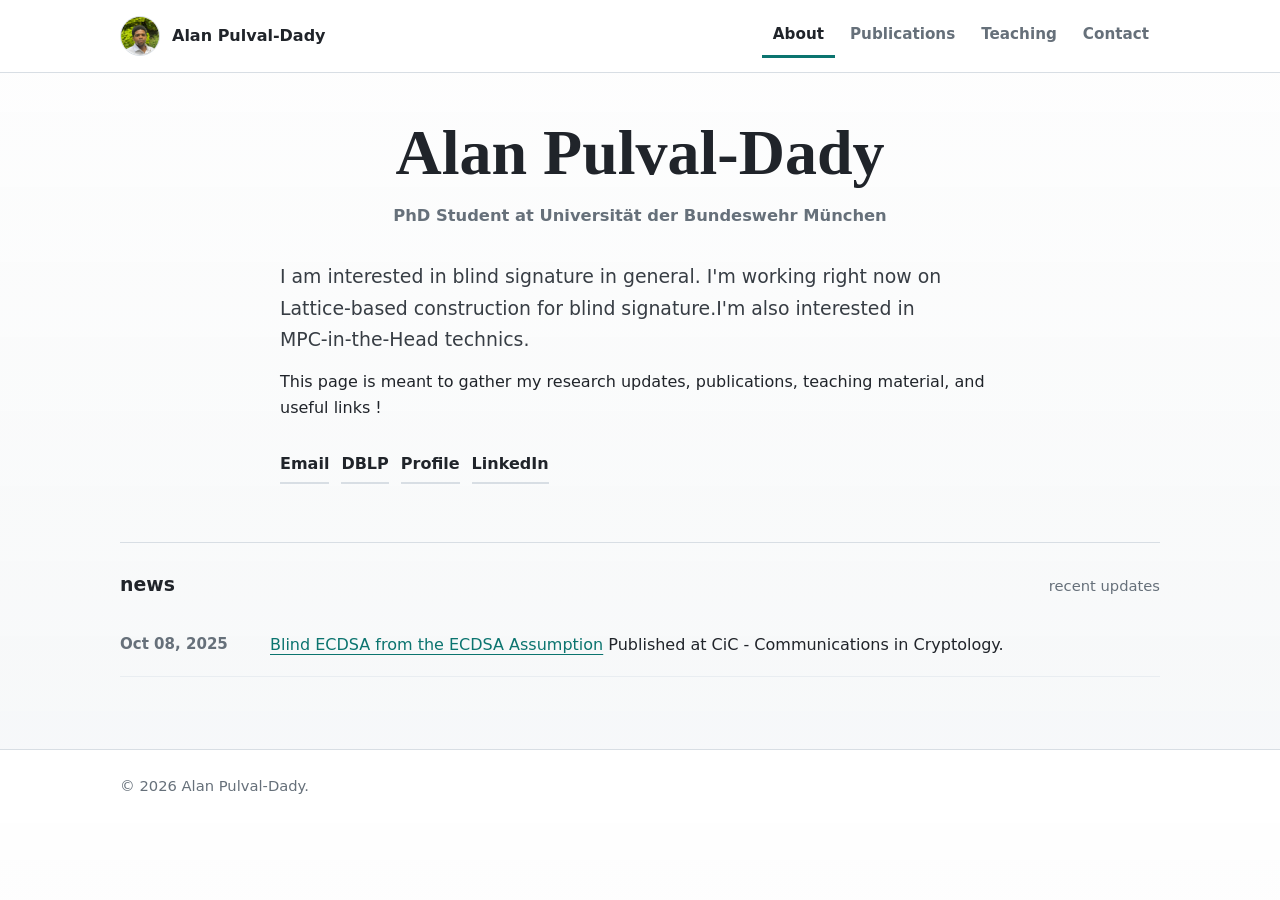
==== index.html @ 1811ec0d "Website update" ====
<!doctype html>
<html lang="en">
<head>
  <meta charset="utf-8">
  <meta name="viewport" content="width=device-width, initial-scale=1">
  <title>Alan Pulval-Dady</title>
  <meta name="description" content="Academic homepage for Alan Pulval-Dady: research, publications, teaching, and contact information.">
  <link rel="stylesheet" href="styles.css?v=3">
</head>
<body>
  <header class="site-header">
    <div class="container header-inner">
      <a class="brand" href="#about" aria-label="Alan Pulval-Dady home">
        <span class="brand-mark" aria-hidden="true">
          <img class="brand-photo" src="assets/photoalan.png" alt="" onload="this.parentElement.classList.add('has-photo')" onerror="this.remove()">
          <span class="brand-initials">APD</span>
        </span>
        <span class="brand-name">Alan Pulval-Dady</span>
      </a>

      <nav class="tabs" role="tablist" aria-label="Main sections">
        <button id="tab-about" class="tab is-active" type="button" role="tab" aria-selected="true" aria-controls="about" data-tab="about">About</button>
        <button id="tab-publications" class="tab" type="button" role="tab" aria-selected="false" aria-controls="publications" data-tab="publications">Publications</button>
        <button id="tab-teaching" class="tab" type="button" role="tab" aria-selected="false" aria-controls="teaching" data-tab="teaching">Teaching</button>
        <button id="tab-contact" class="tab" type="button" role="tab" aria-selected="false" aria-controls="contact" data-tab="contact">Contact</button>
      </nav>
    </div>
  </header>

  <main class="container main-content">
    <section id="about" class="panel is-active" role="tabpanel" aria-labelledby="tab-about">
      <div class="about-hero">
        <h1>Alan Pulval-Dady</h1>
        <p class="subtitle">PhD Student at Universit&auml;t der Bundeswehr M&uuml;nchen</p>
      </div>

      <div class="profile-layout">
        <div class="intro">
          <p class="lead">
            I am interested in blind signature in general. I'm working right now on Lattice-based construction for blind signature.I'm also interested
            in MPC-in-the-Head technics.
          </p>
          <p>
            This page is meant to gather my research updates, publications, teaching material, and useful links !
          </p>

          <div class="link-row" aria-label="Profile links">
            <a href="mailto:alan.pulval-dady@unibw.de">Email</a>
            <a href="https://dblp.org/pid/392/7667.html">DBLP</a>
            <a href="https://www.unibw.de/pacy/team/alan-pulval-dady-m-sc">Profile</a>
            <a href="https://www.linkedin.com/in/alan-pulval-dady/">LinkedIn</a>
          </div>
        </div>
      </div>

      <section class="content-block" aria-labelledby="news-heading">
        <div class="section-heading">
          <h2 id="news-heading">news</h2>
          <span>recent updates</span>
        </div>

        <ol class="news-list">
          <li>
            <time datetime="2025-10-08">Oct 08, 2025</time>
            <p>
              <a href="https://doi.org/10.62056/ahjbhee-3">Blind ECDSA from the ECDSA Assumption</a>
              Published at CiC - Communications in Cryptology.
            </p>
          </li>
        </ol>
      </section>
    </section>

    <section id="publications" class="panel" role="tabpanel" aria-labelledby="tab-publications" hidden>
      <div class="page-title">
        <h1>Publications</h1>
      </div>

      <section class="publication-year" aria-labelledby="pub-2025">
        <h2 id="pub-2025">2025</h2>
        <ol class="publication-list">
          <li>
            <article class="publication">
              <h3>Blind ECDSA from the ECDSA Assumption</h3>
              <p class="authors">Jules Maire and Alan Pulval-Dady</p>
              <p>IACR Communications in Cryptology, 2(3): 38, 2025.</p>
              <div class="paper-links">
                <a href="https://doi.org/10.62056/ahjbhee-3">open access</a>
                <a href="https://dblp.org/rec/journals/cic/MaireP25">dblp</a>
              </div>
            </article>
          </li>
        </ol>
      </section>

      <section class="content-block">
        <h2>TBD</h2>
        <ul class="plain-list">
          <li>TBD</li>
        </ul>
      </section>
    </section>

    <section id="teaching" class="panel" role="tabpanel" aria-labelledby="tab-teaching" hidden>
      <div class="page-title">
        <h1>Teaching</h1>
      </div>

      <div class="teaching-list">
        <article class="teaching-card-wide">
          <h2>Courses</h2>
          <ul class="course-groups">
            <li>
              <span class="course-group-title">Tutorials</span>
              <ul class="course-list">
                <li>Privacy Enhancing Cryptography</li>
                <li>Modern Cryptography</li>
              </ul>
            </li>
          </ul>
        </article>

        <article>
          <h2>TBD</h2>
          <ul class="plain-list">
            <li>TBD</li>
          </ul>
        </article>

        <article>
          <h2>Master Thesis Students</h2>
          <ul class="plain-list">
            <li>Dave Wittig, Feb-June 2026 Subject : PQ Anonymous Credentials</li>
            <li>Marten Kant, Feb-June 2026 Subject : MPC Protocol for signature verifications</li>
          </ul>
        </article>
      </div>
    </section>

    <section id="contact" class="panel" role="tabpanel" aria-labelledby="tab-contact" hidden>
      <div class="page-title">
        <h1>Contact</h1>
      </div>

      <div class="contact-layout">
        <section class="contact-card">
          <h2>email</h2>
          <p><a href="mailto:alan.pulval-dady@unibw.de">alan.pulval-dady@unibw.de</a></p>
        </section>

        <section class="contact-card">
          <h2>profiles</h2>
          <ul class="plain-list">
            <li><a href="https://dblp.org/pid/392/7667.html">DBLP</a></li>
            <li><a href="https://www.unibw.de/pacy/team/alan-pulval-dady-m-sc">University profile</a></li>
            <li><a href="https://eprint.iacr.org/search?q=Alan+Pulval-Dady">IACR ePrint search</a></li>
          </ul>
        </section>
      </div>
    </section>
  </main>

  <footer class="site-footer">
    <div class="container">
      <p>&copy; 2026 Alan Pulval-Dady.</p>
    </div>
  </footer>

  <script src="script.js?v=3"></script>
</body>
</html>
---- styles.css ----
:root {
  --page: #f6f8f9;
  --paper: #ffffff;
  --ink: #20242a;
  --muted: #66707a;
  --line: #d8dee4;
  --soft-line: #e9edf1;
  --teal: #0b746f;
  --rust: #a24f32;
  --gold: #d3a12f;
  --shadow: 0 12px 30px rgba(27, 35, 44, 0.08);
  color-scheme: light;
}

* {
  box-sizing: border-box;
}

html {
  scroll-behavior: smooth;
}

body {
  min-width: 320px;
  margin: 0;
  color: var(--ink);
  background:
    linear-gradient(180deg, rgba(255, 255, 255, 0.88), rgba(246, 248, 249, 0.92)),
    var(--page);
  font-family: Inter, ui-sans-serif, system-ui, -apple-system, BlinkMacSystemFont, "Segoe UI", sans-serif;
  font-size: 16px;
  line-height: 1.65;
}

a {
  color: var(--teal);
  text-decoration-thickness: 0.08em;
  text-underline-offset: 0.22em;
}

a:hover,
a:focus-visible {
  color: var(--rust);
}

button {
  font: inherit;
}

.container {
  width: min(1040px, calc(100% - 32px));
  margin: 0 auto;
}

.site-header {
  position: sticky;
  top: 0;
  z-index: 10;
  border-bottom: 1px solid var(--line);
  background: rgba(255, 255, 255, 0.94);
  backdrop-filter: blur(14px);
}

.header-inner {
  display: flex;
  align-items: center;
  justify-content: space-between;
  min-height: 72px;
  gap: 24px;
}

.brand {
  display: inline-flex;
  align-items: center;
  gap: 12px;
  color: var(--ink);
  font-weight: 700;
  text-decoration: none;
}

.brand-mark {
  position: relative;
  display: grid;
  width: 40px;
  height: 40px;
  place-items: center;
  border: 1px solid var(--line);
  border-radius: 50%;
  background: linear-gradient(135deg, var(--teal), var(--rust));
  color: #fff;
  font-size: 0.76rem;
  letter-spacing: 0;
  overflow: hidden;
}

.brand-photo {
  position: absolute;
  inset: 0;
  display: block;
  width: 100%;
  height: 100%;
  object-fit: cover;
  opacity: 0;
}

.brand-mark.has-photo {
  background: var(--paper);
}

.brand-mark.has-photo .brand-photo {
  opacity: 1;
}

.brand-mark.has-photo .brand-initials {
  display: none;
}

.brand-name {
  white-space: nowrap;
}

.tabs {
  display: flex;
  align-items: stretch;
  gap: 4px;
}

.tab {
  min-height: 44px;
  padding: 0 11px;
  border: 0;
  border-bottom: 3px solid transparent;
  background: transparent;
  color: var(--muted);
  cursor: pointer;
  font-size: 0.95rem;
  font-weight: 600;
}

.tab:hover,
.tab:focus-visible {
  color: var(--ink);
}

.tab:focus-visible {
  outline: 2px solid var(--gold);
  outline-offset: 2px;
}

.tab.is-active {
  border-bottom-color: var(--teal);
  color: var(--ink);
}

.main-content {
  padding: 42px 0 72px;
}

.panel {
  animation: fade-in 160ms ease-out;
  scroll-margin-top: 96px;
}

.panel[hidden] {
  display: none;
}

@keyframes fade-in {
  from {
    opacity: 0;
    transform: translateY(4px);
  }

  to {
    opacity: 1;
    transform: translateY(0);
  }
}

.profile-layout {
  display: block;
}

.intro {
  max-width: 720px;
  margin: 0 auto;
}

.about-hero {
  max-width: 820px;
  margin: 0 auto 34px;
  text-align: center;
}

.subtitle {
  margin: 12px 0 0;
  color: var(--muted);
  font-size: 1.02rem;
  font-weight: 600;
  line-height: 1.45;
}

h1,
h2,
h3,
p {
  overflow-wrap: anywhere;
}

h1,
h2,
h3 {
  margin: 0;
  line-height: 1.2;
}

h1 {
  font-family: Georgia, "Times New Roman", serif;
  font-size: clamp(2.45rem, 5vw, 4.4rem);
  font-weight: 700;
}

h2 {
  font-size: 1.18rem;
}

h3 {
  font-size: 1.04rem;
}

p {
  margin: 14px 0 0;
}

.lead {
  max-width: 680px;
  color: #373d44;
  font-size: 1.18rem;
}

.link-row {
  display: flex;
  flex-wrap: wrap;
  gap: 12px;
  margin-top: 26px;
}

.link-row a,
.paper-links a {
  display: inline-flex;
  min-height: 36px;
  align-items: center;
  border-bottom: 2px solid var(--line);
  color: var(--ink);
  font-weight: 700;
  text-decoration: none;
}

.link-row a:hover,
.link-row a:focus-visible,
.paper-links a:hover,
.paper-links a:focus-visible {
  border-bottom-color: var(--rust);
  color: var(--rust);
}

.content-block {
  margin-top: 58px;
  padding-top: 30px;
  border-top: 1px solid var(--line);
}

.section-heading {
  display: flex;
  align-items: baseline;
  justify-content: space-between;
  gap: 18px;
  margin-bottom: 16px;
}

.section-heading span {
  color: var(--muted);
  font-size: 0.92rem;
}

.news-list,
.publication-list {
  display: grid;
  gap: 18px;
  margin: 0;
  padding: 0;
  list-style: none;
}

.news-list li {
  display: grid;
  grid-template-columns: 132px minmax(0, 1fr);
  gap: 18px;
  padding: 18px 0;
  border-bottom: 1px solid var(--soft-line);
}

.news-list time {
  color: var(--muted);
  font-size: 0.94rem;
  font-weight: 700;
}

.news-list p {
  margin: 0;
}

.page-title {
  max-width: 760px;
  margin-bottom: 38px;
}

.card,
.contact-card,
.publication,
.teaching-list article {
  border: 1px solid var(--line);
  border-radius: 8px;
  background: var(--paper);
}

.card {
  padding: 22px;
}

.card p,
.publication p,
.contact-card p {
  color: #454b52;
}

.plain-list {
  display: grid;
  gap: 12px;
  margin: 16px 0 0;
  padding-left: 20px;
}

.publication-year {
  margin-top: 8px;
}

.publication-year h2 {
  margin-bottom: 18px;
  color: var(--rust);
  font-family: Georgia, "Times New Roman", serif;
  font-size: 1.8rem;
}

.publication {
  padding: 22px;
}

.authors {
  color: var(--muted);
  font-weight: 700;
}

.paper-links {
  display: flex;
  flex-wrap: wrap;
  gap: 14px;
  margin-top: 14px;
}

.teaching-list,
.contact-layout {
  display: grid;
  grid-template-columns: repeat(2, minmax(0, 1fr));
  gap: 18px;
}

.teaching-list {
  grid-template-columns: repeat(3, minmax(0, 1fr));
}

.teaching-card-wide {
  grid-column: 1 / -1;
}

.teaching-list article,
.contact-card {
  padding: 22px;
}

.course-groups,
.course-list {
  display: grid;
  gap: 10px;
  margin: 0;
}

.course-groups {
  gap: 18px;
  margin-top: 16px;
  padding: 0;
  list-style: none;
}

.course-group-title {
  display: block;
  color: var(--ink);
  font-weight: 700;
}

.course-list {
  margin-top: 8px;
  padding-left: 20px;
}

.site-footer {
  border-top: 1px solid var(--line);
  color: var(--muted);
  background: var(--paper);
  font-size: 0.92rem;
}

.site-footer .container {
  padding: 24px 0;
}

.site-footer p {
  margin: 0;
}

@media (max-width: 820px) {
  .panel {
    scroll-margin-top: 146px;
  }

  .header-inner {
    align-items: flex-start;
    flex-direction: column;
    gap: 10px;
    padding: 14px 0;
  }

  .tabs {
    width: 100%;
    overflow-x: auto;
    padding-bottom: 2px;
  }

  .tab {
    flex: 0 0 auto;
  }

  .profile-layout,
  .research-grid,
  .teaching-list,
  .contact-layout {
    grid-template-columns: 1fr;
  }

}

@media (max-width: 560px) {
  .container {
    width: min(100% - 24px, 1040px);
  }

  .brand-name {
    white-space: normal;
  }

  .main-content {
    padding-top: 36px;
  }

  h1 {
    font-size: 2.35rem;
  }

  .lead {
    font-size: 1.06rem;
  }

  .news-list li {
    grid-template-columns: 1fr;
    gap: 6px;
  }

  .section-heading {
    align-items: flex-start;
    flex-direction: column;
    gap: 3px;
  }
}
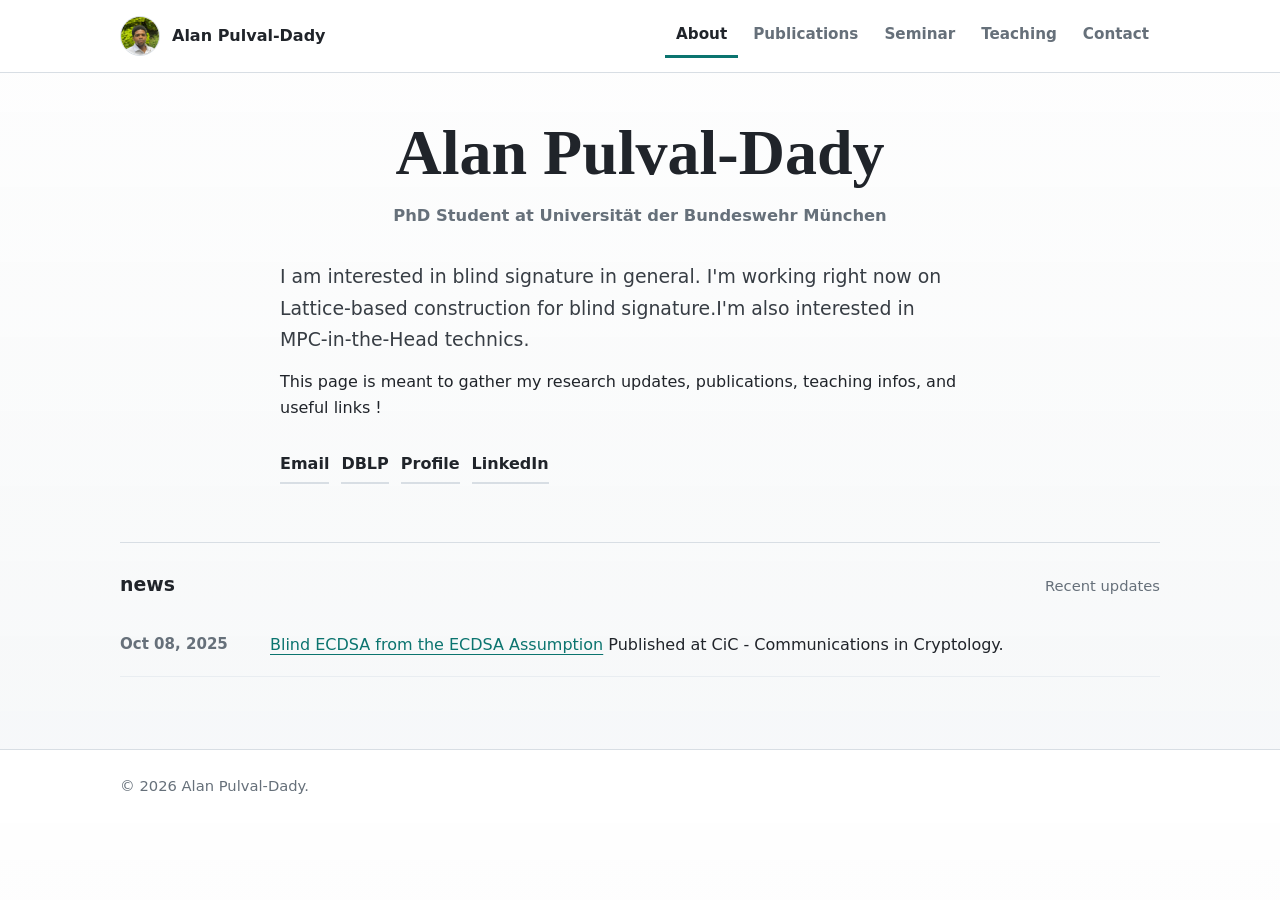
==== commit 8289ce41: "Website update" ====
--- a/index.html
+++ b/index.html
@@ -21,6 +21,7 @@
       <nav class="tabs" role="tablist" aria-label="Main sections">
         <button id="tab-about" class="tab is-active" type="button" role="tab" aria-selected="true" aria-controls="about" data-tab="about">About</button>
         <button id="tab-publications" class="tab" type="button" role="tab" aria-selected="false" aria-controls="publications" data-tab="publications">Publications</button>
+         <button id="tab-seminar" class="tab" type="button" role="tab" aria-selected="false" aria-controls="seminar" data-tab="seminar">Seminar</button>
         <button id="tab-teaching" class="tab" type="button" role="tab" aria-selected="false" aria-controls="teaching" data-tab="teaching">Teaching</button>
         <button id="tab-contact" class="tab" type="button" role="tab" aria-selected="false" aria-controls="contact" data-tab="contact">Contact</button>
       </nav>
@@ -41,7 +42,7 @@
             in MPC-in-the-Head technics.
           </p>
           <p>
-            This page is meant to gather my research updates, publications, teaching material, and useful links !
+            This page is meant to gather my research updates, publications, teaching infos, and useful links !
           </p>
 
           <div class="link-row" aria-label="Profile links">
@@ -56,7 +57,7 @@
       <section class="content-block" aria-labelledby="news-heading">
         <div class="section-heading">
           <h2 id="news-heading">news</h2>
-          <span>recent updates</span>
+          <span>Recent updates</span>
         </div>
 
         <ol class="news-list">
@@ -94,9 +95,9 @@
       </section>
 
       <section class="content-block">
-        <h2>TBD</h2>
+        <h2>Involvement in projects</h2>
         <ul class="plain-list">
-          <li>TBD</li>
+          <li> <a href="https://dtecbw.de/home/forschung/unibw-m/projekt-lions">LIONS Project</a></li>
         </ul>
       </section>
     </section>
@@ -128,10 +129,10 @@
         </article>
 
         <article>
-          <h2>Master Thesis Students</h2>
+          <h2>Master Thesis</h2>
           <ul class="plain-list">
-            <li>Dave Wittig, Feb-June 2026 Subject : PQ Anonymous Credentials</li>
-            <li>Marten Kant, Feb-June 2026 Subject : MPC Protocol for signature verifications</li>
+            <li>Feb-June 2026 Subject : Post-quantum anonymous credentials</li>
+            <li>Feb-June 2026 Subject : Multy party computation protocol for signature verifications</li>
           </ul>
         </article>
       </div>
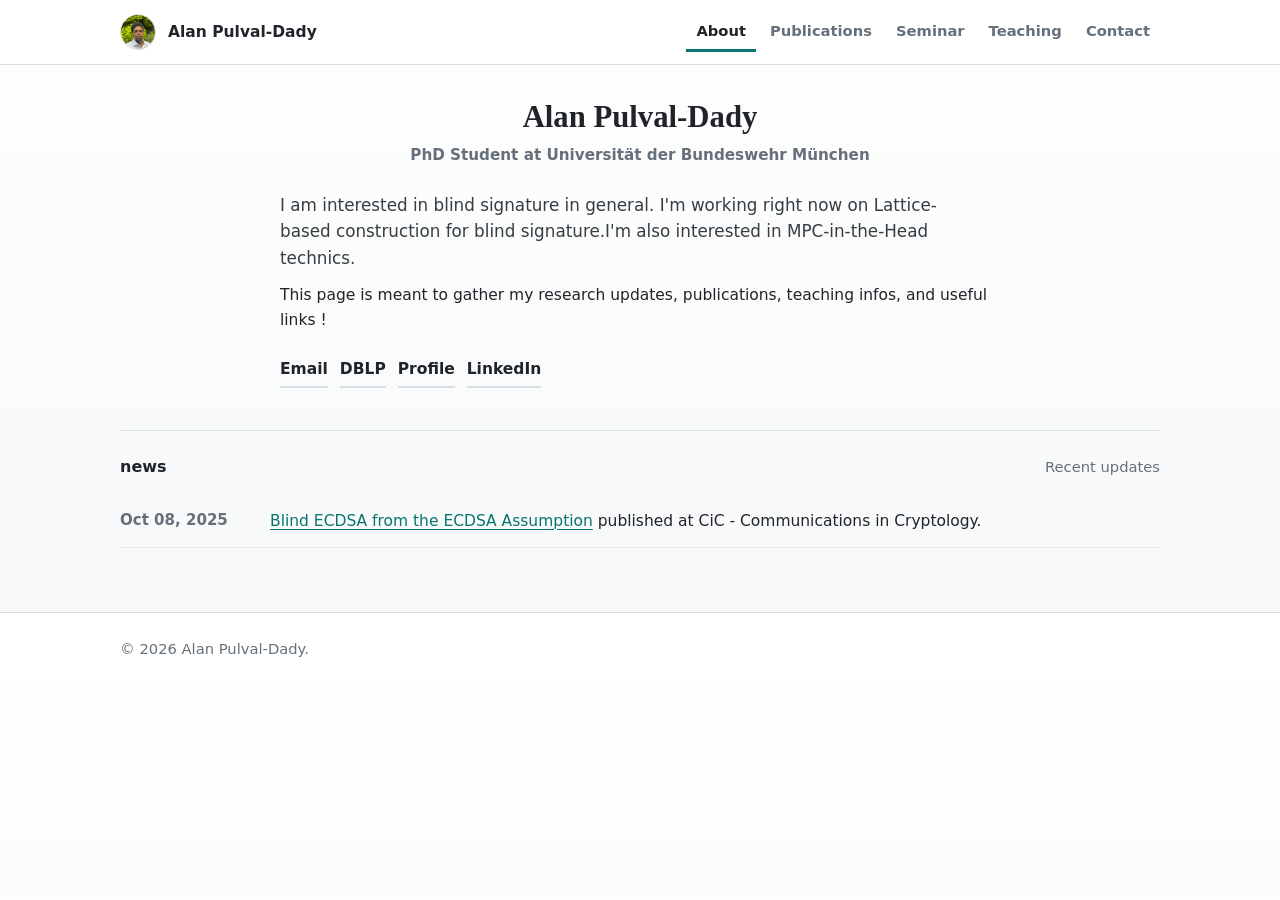
==== commit 4e3821fc: "Update academic homepage" ====
--- a/index.html
+++ b/index.html
@@ -5,7 +5,7 @@
   <meta name="viewport" content="width=device-width, initial-scale=1">
   <title>Alan Pulval-Dady</title>
   <meta name="description" content="Academic homepage for Alan Pulval-Dady: research, publications, teaching, and contact information.">
-  <link rel="stylesheet" href="styles.css?v=3">
+  <link rel="stylesheet" href="styles.css?v=5">
 </head>
 <body>
   <header class="site-header">
@@ -21,7 +21,7 @@
       <nav class="tabs" role="tablist" aria-label="Main sections">
         <button id="tab-about" class="tab is-active" type="button" role="tab" aria-selected="true" aria-controls="about" data-tab="about">About</button>
         <button id="tab-publications" class="tab" type="button" role="tab" aria-selected="false" aria-controls="publications" data-tab="publications">Publications</button>
-         <button id="tab-seminar" class="tab" type="button" role="tab" aria-selected="false" aria-controls="seminar" data-tab="seminar">Seminar</button>
+        <button id="tab-seminar" class="tab" type="button" role="tab" aria-selected="false" aria-controls="seminar" data-tab="seminar">Seminar</button>
         <button id="tab-teaching" class="tab" type="button" role="tab" aria-selected="false" aria-controls="teaching" data-tab="teaching">Teaching</button>
         <button id="tab-contact" class="tab" type="button" role="tab" aria-selected="false" aria-controls="contact" data-tab="contact">Contact</button>
       </nav>
@@ -60,15 +60,7 @@
           <span>Recent updates</span>
         </div>
 
-        <ol class="news-list">
-          <li>
-            <time datetime="2025-10-08">Oct 08, 2025</time>
-            <p>
-              <a href="https://doi.org/10.62056/ahjbhee-3">Blind ECDSA from the ECDSA Assumption</a>
-              Published at CiC - Communications in Cryptology.
-            </p>
-          </li>
-        </ol>
+        <ol id="news-list" class="news-list"></ol>
       </section>
     </section>
 
@@ -77,22 +69,7 @@
         <h1>Publications</h1>
       </div>
 
-      <section class="publication-year" aria-labelledby="pub-2025">
-        <h2 id="pub-2025">2025</h2>
-        <ol class="publication-list">
-          <li>
-            <article class="publication">
-              <h3>Blind ECDSA from the ECDSA Assumption</h3>
-              <p class="authors">Jules Maire and Alan Pulval-Dady</p>
-              <p>IACR Communications in Cryptology, 2(3): 38, 2025.</p>
-              <div class="paper-links">
-                <a href="https://doi.org/10.62056/ahjbhee-3">open access</a>
-                <a href="https://dblp.org/rec/journals/cic/MaireP25">dblp</a>
-              </div>
-            </article>
-          </li>
-        </ol>
-      </section>
+      <div id="publications-list" class="publication-years"></div>
 
       <section class="content-block">
         <h2>Involvement in projects</h2>
@@ -102,39 +79,57 @@
       </section>
     </section>
 
+    <section id="seminar" class="panel" role="tabpanel" aria-labelledby="tab-seminar" hidden>
+      <div class="page-title">
+        <h1>CODE Crypto Seminar</h1>
+      </div>
+
+      <div class="seminar-sections">
+        <section class="seminar-section" aria-labelledby="upcoming-talks-heading">
+          <h2 id="upcoming-talks-heading">Upcoming talks</h2>
+          <div id="upcoming-talks" class="talk-list"></div>
+        </section>
+
+        <section class="seminar-section" aria-labelledby="past-talks-heading">
+          <h2 id="past-talks-heading">Past talks</h2>
+          <div id="past-talks" class="talk-list"></div>
+        </section>
+      </div>
+    </section>
+
     <section id="teaching" class="panel" role="tabpanel" aria-labelledby="tab-teaching" hidden>
       <div class="page-title">
         <h1>Teaching</h1>
       </div>
 
-      <div class="teaching-list">
-        <article class="teaching-card-wide">
-          <h2>Courses</h2>
-          <ul class="course-groups">
+      <div class="teaching-sections">
+        <section class="teaching-section">
+          <h2>Tutorials</h2>
+          <ul class="teaching-items">
             <li>
-              <span class="course-group-title">Tutorials</span>
-              <ul class="course-list">
-                <li>Privacy Enhancing Cryptography</li>
-                <li>Modern Cryptography</li>
-              </ul>
+              <span class="teaching-period">2026</span>
+              <span class="teaching-title">Privacy Enhancing Cryptography</span>
+            </li>
+            <li>
+              <span class="teaching-period">2026</span>
+              <span class="teaching-title">Modern Cryptography</span>
             </li>
           </ul>
-        </article>
+        </section>
 
-        <article>
-          <h2>TBD</h2>
-          <ul class="plain-list">
-            <li>TBD</li>
+        <section class="teaching-section">
+          <h2>Supervised Master Theses</h2>
+          <ul class="teaching-items">
+            <li>
+              <span class="teaching-period">Feb-June 2026</span>
+              <span class="teaching-title">Post-quantum anonymous credentials</span>
+            </li>
+            <li>
+              <span class="teaching-period">Feb-June 2026</span>
+              <span class="teaching-title">Multi-party computation protocol for signature verifications</span>
+            </li>
           </ul>
-        </article>
-
-        <article>
-          <h2>Master Thesis</h2>
-          <ul class="plain-list">
-            <li>Feb-June 2026 Subject : Post-quantum anonymous credentials</li>
-            <li>Feb-June 2026 Subject : Multy party computation protocol for signature verifications</li>
-          </ul>
-        </article>
+        </section>
       </div>
     </section>
 
@@ -167,6 +162,9 @@
     </div>
   </footer>
 
-  <script src="script.js?v=3"></script>
+  <script src="news.js?v=1"></script>
+  <script src="publications.js?v=1"></script>
+  <script src="seminar.js?v=1"></script>
+  <script src="script.js?v=6"></script>
 </body>
 </html>
--- a/styles.css
+++ b/styles.css
@@ -28,8 +28,8 @@
     linear-gradient(180deg, rgba(255, 255, 255, 0.88), rgba(246, 248, 249, 0.92)),
     var(--page);
   font-family: Inter, ui-sans-serif, system-ui, -apple-system, BlinkMacSystemFont, "Segoe UI", sans-serif;
-  font-size: 16px;
-  line-height: 1.65;
+  font-size: 15.5px;
+  line-height: 1.58;
 }
 
 a {
@@ -65,8 +65,8 @@
   display: flex;
   align-items: center;
   justify-content: space-between;
-  min-height: 72px;
-  gap: 24px;
+  min-height: 64px;
+  gap: 20px;
 }
 
 .brand {
@@ -81,8 +81,8 @@
 .brand-mark {
   position: relative;
   display: grid;
-  width: 40px;
-  height: 40px;
+  width: 36px;
+  height: 36px;
   place-items: center;
   border: 1px solid var(--line);
   border-radius: 50%;
@@ -126,14 +126,14 @@
 }
 
 .tab {
-  min-height: 44px;
-  padding: 0 11px;
+  min-height: 40px;
+  padding: 0 10px;
   border: 0;
   border-bottom: 3px solid transparent;
   background: transparent;
   color: var(--muted);
   cursor: pointer;
-  font-size: 0.95rem;
+  font-size: 0.92rem;
   font-weight: 600;
 }
 
@@ -153,7 +153,7 @@
 }
 
 .main-content {
-  padding: 42px 0 72px;
+  padding: 34px 0 64px;
 }
 
 .panel {
@@ -188,14 +188,14 @@
 
 .about-hero {
   max-width: 820px;
-  margin: 0 auto 34px;
+  margin: 0 auto 26px;
   text-align: center;
 }
 
 .subtitle {
-  margin: 12px 0 0;
-  color: var(--muted);
-  font-size: 1.02rem;
+  margin: 8px 0 0;
+  color: var(--muted);
+  font-size: 0.95rem;
   font-weight: 600;
   line-height: 1.45;
 }
@@ -216,33 +216,33 @@
 
 h1 {
   font-family: Georgia, "Times New Roman", serif;
-  font-size: clamp(2.45rem, 5vw, 4.4rem);
+  font-size: clamp(1.5rem, 2.4vw, 2.05rem);
   font-weight: 700;
 }
 
 h2 {
-  font-size: 1.18rem;
+  font-size: 1rem;
 }
 
 h3 {
-  font-size: 1.04rem;
+  font-size: 1rem;
 }
 
 p {
-  margin: 14px 0 0;
+  margin: 12px 0 0;
 }
 
 .lead {
   max-width: 680px;
   color: #373d44;
-  font-size: 1.18rem;
+  font-size: 1.05rem;
 }
 
 .link-row {
   display: flex;
   flex-wrap: wrap;
   gap: 12px;
-  margin-top: 26px;
+  margin-top: 20px;
 }
 
 .link-row a,
@@ -265,8 +265,8 @@
 }
 
 .content-block {
-  margin-top: 58px;
-  padding-top: 30px;
+  margin-top: 42px;
+  padding-top: 24px;
   border-top: 1px solid var(--line);
 }
 
@@ -296,7 +296,7 @@
   display: grid;
   grid-template-columns: 132px minmax(0, 1fr);
   gap: 18px;
-  padding: 18px 0;
+  padding: 14px 0;
   border-bottom: 1px solid var(--soft-line);
 }
 
@@ -312,7 +312,7 @@
 
 .page-title {
   max-width: 760px;
-  margin-bottom: 38px;
+  margin-bottom: 28px;
 }
 
 .card,
@@ -325,7 +325,7 @@
 }
 
 .card {
-  padding: 22px;
+  padding: 18px;
 }
 
 .card p,
@@ -341,19 +341,50 @@
   padding-left: 20px;
 }
 
+.publication-years {
+  display: grid;
+  gap: 22px;
+}
+
 .publication-year {
-  margin-top: 8px;
+  display: grid;
+  grid-template-columns: 72px minmax(0, 1fr);
+  gap: 18px;
+  align-items: start;
 }
 
 .publication-year h2 {
-  margin-bottom: 18px;
+  position: sticky;
+  top: 82px;
   color: var(--rust);
   font-family: Georgia, "Times New Roman", serif;
-  font-size: 1.8rem;
+  font-size: 1.08rem;
 }
 
 .publication {
-  padding: 22px;
+  padding: 0 0 12px;
+  border: 0;
+  border-bottom: 1px solid var(--soft-line);
+  border-radius: 0;
+  background: transparent;
+}
+
+.publication-meta {
+  min-height: 22px;
+  margin-bottom: 5px;
+}
+
+.publication-type {
+  display: inline-flex;
+  min-height: 20px;
+  align-items: center;
+  border: 1px solid #ead18b;
+  border-radius: 999px;
+  padding: 0 8px;
+  background: #fff5d7;
+  color: #7a5a12;
+  font-size: 0.74rem;
+  font-weight: 700;
 }
 
 .authors {
@@ -364,53 +395,155 @@
 .paper-links {
   display: flex;
   flex-wrap: wrap;
-  gap: 14px;
-  margin-top: 14px;
-}
-
-.teaching-list,
+  gap: 12px;
+  margin-top: 8px;
+}
+
+.seminar-sections {
+  display: grid;
+  gap: 34px;
+}
+
+.seminar-section {
+  display: grid;
+  grid-template-columns: 132px minmax(0, 1fr);
+  gap: 18px;
+  align-items: start;
+}
+
+.seminar-section h2 {
+  color: var(--rust);
+  font-family: Georgia, "Times New Roman", serif;
+  font-size: 1.08rem;
+}
+
+.talk-list {
+  display: grid;
+  gap: 0;
+}
+
+.talk-item {
+  border-bottom: 1px solid var(--soft-line);
+}
+
+.talk-item summary {
+  display: grid;
+  grid-template-columns: 128px minmax(0, 1fr) 20px;
+  gap: 18px;
+  padding: 0 0 13px;
+  cursor: pointer;
+  list-style: none;
+}
+
+.talk-item + .talk-item summary {
+  padding-top: 13px;
+}
+
+.talk-item summary::-webkit-details-marker {
+  display: none;
+}
+
+.talk-item summary::after {
+  align-self: start;
+  justify-self: end;
+  color: var(--muted);
+  content: "+";
+  font-weight: 700;
+}
+
+.talk-item[open] summary::after {
+  content: "-";
+}
+
+.talk-date {
+  color: var(--muted);
+  font-weight: 700;
+}
+
+.talk-summary {
+  display: grid;
+  gap: 2px;
+}
+
+.talk-title {
+  color: var(--ink);
+  font-weight: 700;
+}
+
+.talk-speaker,
+.talk-affiliation {
+  color: var(--muted);
+}
+
+.talk-description {
+  max-width: 720px;
+  padding: 0 42px 16px 146px;
+}
+
+.talk-description p {
+  margin-top: 8px;
+}
+
+.empty-state {
+  margin: 0;
+  color: var(--muted);
+}
+
 .contact-layout {
   display: grid;
   grid-template-columns: repeat(2, minmax(0, 1fr));
   gap: 18px;
 }
 
-.teaching-list {
-  grid-template-columns: repeat(3, minmax(0, 1fr));
-}
-
-.teaching-card-wide {
-  grid-column: 1 / -1;
-}
-
-.teaching-list article,
 .contact-card {
-  padding: 22px;
-}
-
-.course-groups,
-.course-list {
-  display: grid;
-  gap: 10px;
+  padding: 18px;
+}
+
+.teaching-sections {
+  display: grid;
+  gap: 28px;
+}
+
+.teaching-section {
+  display: grid;
+  grid-template-columns: 132px minmax(0, 1fr);
+  gap: 18px;
+  align-items: start;
+}
+
+.teaching-section h2 {
+  color: var(--rust);
+  font-family: Georgia, "Times New Roman", serif;
+  font-size: 1.08rem;
+}
+
+.teaching-items {
+  display: grid;
+  gap: 0;
   margin: 0;
-}
-
-.course-groups {
-  gap: 18px;
-  margin-top: 16px;
   padding: 0;
   list-style: none;
 }
 
-.course-group-title {
-  display: block;
+.teaching-items li {
+  display: grid;
+  grid-template-columns: 150px minmax(0, 1fr);
+  gap: 18px;
+  padding: 0 0 12px;
+  border-bottom: 1px solid var(--soft-line);
+}
+
+.teaching-items li + li {
+  padding-top: 12px;
+}
+
+.teaching-period {
+  color: var(--muted);
+  font-weight: 700;
+}
+
+.teaching-title {
   color: var(--ink);
-  font-weight: 700;
-}
-
-.course-list {
-  margin-top: 8px;
-  padding-left: 20px;
 }
 
 .site-footer {
@@ -452,7 +585,8 @@
 
   .profile-layout,
   .research-grid,
-  .teaching-list,
+  .seminar-section,
+  .teaching-section,
   .contact-layout {
     grid-template-columns: 1fr;
   }
@@ -473,7 +607,7 @@
   }
 
   h1 {
-    font-size: 2.35rem;
+    font-size: 1.65rem;
   }
 
   .lead {
@@ -483,6 +617,24 @@
   .news-list li {
     grid-template-columns: 1fr;
     gap: 6px;
+  }
+
+  .teaching-items li {
+    grid-template-columns: 1fr;
+    gap: 2px;
+  }
+
+  .talk-item summary {
+    grid-template-columns: 1fr 20px;
+    gap: 4px 12px;
+  }
+
+  .talk-date {
+    grid-column: 1 / -1;
+  }
+
+  .talk-description {
+    padding: 0 0 16px;
   }
 
   .section-heading {
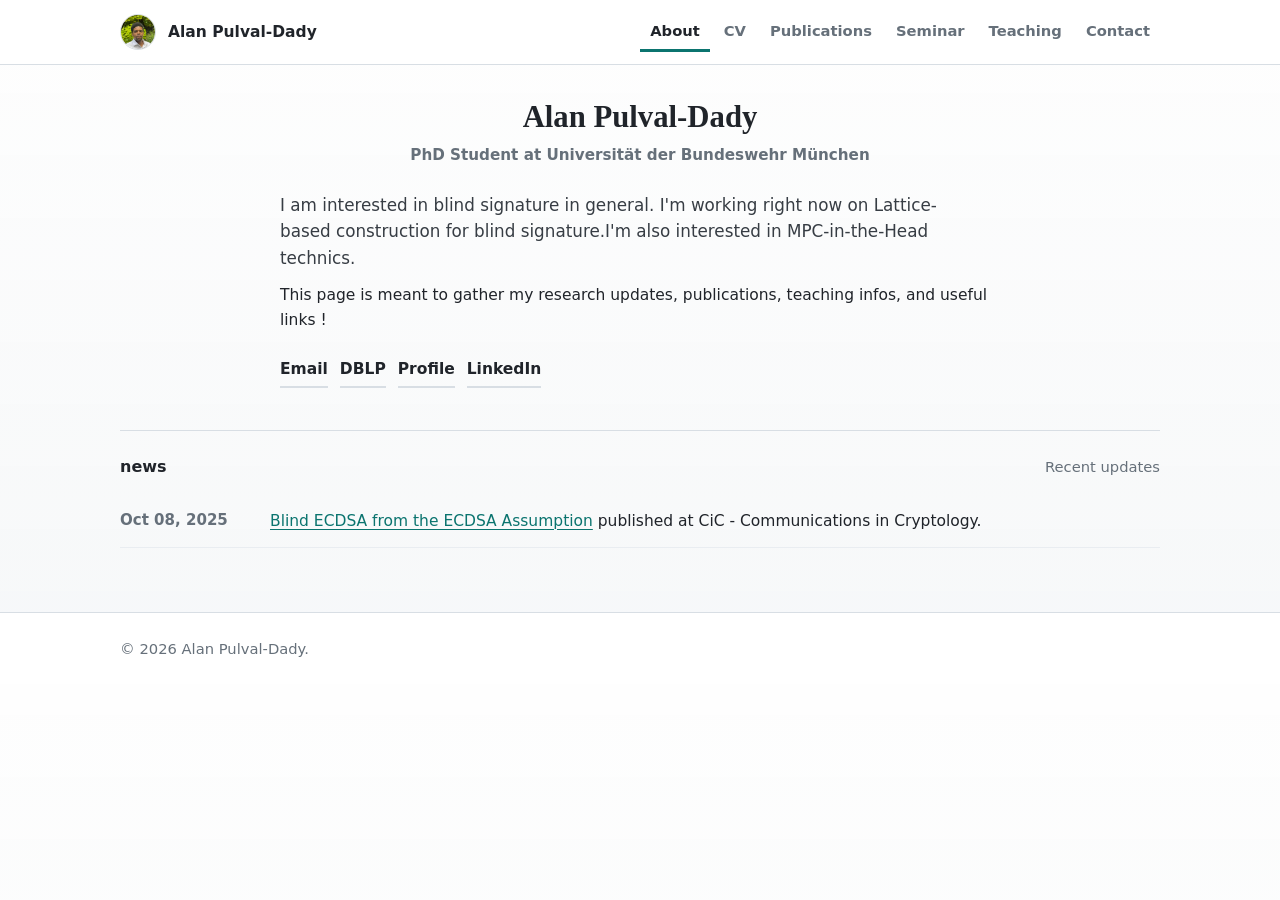
==== commit 77b82593: "Add CV page and refine teaching layout" ====
--- a/index.html
+++ b/index.html
@@ -4,8 +4,8 @@
   <meta charset="utf-8">
   <meta name="viewport" content="width=device-width, initial-scale=1">
   <title>Alan Pulval-Dady</title>
-  <meta name="description" content="Academic homepage for Alan Pulval-Dady: research, publications, teaching, and contact information.">
-  <link rel="stylesheet" href="styles.css?v=5">
+  <meta name="description" content="Academic homepage for Alan Pulval-Dady: research, CV, publications, teaching, and contact information.">
+  <link rel="stylesheet" href="styles.css?v=6">
 </head>
 <body>
   <header class="site-header">
@@ -20,6 +20,7 @@
 
       <nav class="tabs" role="tablist" aria-label="Main sections">
         <button id="tab-about" class="tab is-active" type="button" role="tab" aria-selected="true" aria-controls="about" data-tab="about">About</button>
+        <button id="tab-cv" class="tab" type="button" role="tab" aria-selected="false" aria-controls="cv" data-tab="cv">CV</button>
         <button id="tab-publications" class="tab" type="button" role="tab" aria-selected="false" aria-controls="publications" data-tab="publications">Publications</button>
         <button id="tab-seminar" class="tab" type="button" role="tab" aria-selected="false" aria-controls="seminar" data-tab="seminar">Seminar</button>
         <button id="tab-teaching" class="tab" type="button" role="tab" aria-selected="false" aria-controls="teaching" data-tab="teaching">Teaching</button>
@@ -64,6 +65,96 @@
       </section>
     </section>
 
+    <section id="cv" class="panel" role="tabpanel" aria-labelledby="tab-cv" hidden>
+      <div class="page-title">
+        <h1>Curriculum Vitae</h1>
+      </div>
+
+      <div class="cv-sections">
+        <section class="cv-section">
+          <h2>Education</h2>
+          <ol class="cv-items">
+            <li>
+              <span class="cv-period">Feb 2025-present</span>
+              <div>
+                <h3>PhD Student, Universität der Bundeswehr München</h3>
+                <p>PhD student in cryptography at the Research Institute CODE, Munich.</p>
+              </div>
+            </li>
+            <li>
+              <span class="cv-period">2022-2024</span>
+              <div>
+                <h3>Master CCA, Sorbonne University</h3>
+                <p>Cryptology, High Performance Computing, and Algorithmics. Coursework included zero-knowledge proofs, MPC-in-the-Head, lattices, error-correcting codes, and symmetric/asymmetric cryptography.</p>
+              </div>
+            </li>
+            <li>
+              <span class="cv-period">2019-2022</span>
+              <div>
+                <h3>Bachelor's Degree in Computer Science, Sorbonne University</h3>
+                <p>Algorithms, data structures, computability, discrete mathematics, probability and statistics, linear algebra, and programming.</p>
+              </div>
+            </li>
+            <li>
+              <span class="cv-period">2019</span>
+              <div>
+                <h3>Scientific Baccalaureate, Charles de Gaulle High School</h3>
+                <p>Engineering Sciences specialization, Mathematics specialty.</p>
+              </div>
+            </li>
+          </ol>
+        </section>
+
+        <section class="cv-section">
+          <h2>Research Experience</h2>
+          <ol class="cv-items">
+            <li>
+              <span class="cv-period">Mar-Sep 2024</span>
+              <div>
+                <h3>Research Internship, LIP6 ALMASTY Team</h3>
+                <p>Supervisor: Damien Vergnaud. MPC-in-the-Head: new techniques and applications, with connections to post-quantum cryptography, zero-knowledge proofs, threshold protocols, and blind signatures.</p>
+              </div>
+            </li>
+            <li>
+              <span class="cv-period">Jun-Sep 2024</span>
+              <div>
+                <h3>Research Internship, iExec R&amp;D Team</h3>
+                <p>Supervisor: Ambre Toulemonde. Performance and privacy in the iExec Marketplace using zero-knowledge proofs; implementation of a non-interactive zero-knowledge proof protocol.</p>
+              </div>
+            </li>
+            <li>
+              <span class="cv-period">Jun-Aug 2024</span>
+              <div>
+                <h3>Research Internship, LIP6 QI Team</h3>
+                <p>Supervisor: Alex Bredariol Grilo. Study of the paper <em>Quantum Advantage with Any Non-Local Game</em>.</p>
+              </div>
+            </li>
+          </ol>
+        </section>
+
+        <section class="cv-section">
+          <h2>Projects</h2>
+          <ol class="cv-items">
+            <li>
+              <span class="cv-period">Jan-Jun 2023</span>
+              <div>
+                <h3>Study of a Gröbner Basis in Two Variables</h3>
+                <p>Supervisor: Jeremy Berthomieux. Implementation of algorithms and study of Gröbner basis calculation under specific conditions.</p>
+              </div>
+            </li>
+            <li>
+              <span class="cv-period">Dec 2021-May 2022</span>
+              <div>
+                <h3>Proof of Concept for New Generation Blockchain</h3>
+                <p>Supervisor: Nour El Madhoun. Prototype implementation of a blockchain, development of a new protocol, and report writing.</p>
+              </div>
+            </li>
+          </ol>
+        </section>
+
+      </div>
+    </section>
+
     <section id="publications" class="panel" role="tabpanel" aria-labelledby="tab-publications" hidden>
       <div class="page-title">
         <h1>Publications</h1>
@@ -105,28 +196,36 @@
       <div class="teaching-sections">
         <section class="teaching-section">
           <h2>Tutorials</h2>
-          <ul class="teaching-items">
-            <li>
-              <span class="teaching-period">2026</span>
-              <span class="teaching-title">Privacy Enhancing Cryptography</span>
-            </li>
-            <li>
-              <span class="teaching-period">2026</span>
-              <span class="teaching-title">Modern Cryptography</span>
+          <ul class="teaching-year-groups">
+            <li>
+              <span class="teaching-year">2026</span>
+              <ul class="teaching-items teaching-items-simple">
+                <li>
+                  <span class="teaching-title">Privacy Enhancing Cryptography</span>
+                </li>
+                <li>
+                  <span class="teaching-title">Modern Cryptography</span>
+                </li>
+              </ul>
             </li>
           </ul>
         </section>
 
         <section class="teaching-section">
           <h2>Supervised Master Theses</h2>
-          <ul class="teaching-items">
-            <li>
-              <span class="teaching-period">Feb-June 2026</span>
-              <span class="teaching-title">Post-quantum anonymous credentials</span>
-            </li>
-            <li>
-              <span class="teaching-period">Feb-June 2026</span>
-              <span class="teaching-title">Multi-party computation protocol for signature verifications</span>
+          <ul class="teaching-year-groups">
+            <li>
+              <span class="teaching-year">2026</span>
+              <ul class="teaching-items">
+                <li>
+                  <span class="teaching-period">Feb-June</span>
+                  <span class="teaching-title">Post-quantum anonymous credentials</span>
+                </li>
+                <li>
+                  <span class="teaching-period">Feb-June</span>
+                  <span class="teaching-title">Multi-party computation protocol for signature verifications</span>
+                </li>
+              </ul>
             </li>
           </ul>
         </section>
--- a/styles.css
+++ b/styles.css
@@ -399,6 +399,54 @@
   margin-top: 8px;
 }
 
+.cv-sections {
+  display: grid;
+  gap: 30px;
+}
+
+.cv-section {
+  display: grid;
+  grid-template-columns: 150px minmax(0, 1fr);
+  gap: 18px;
+  align-items: start;
+}
+
+.cv-section h2 {
+  color: var(--rust);
+  font-family: Georgia, "Times New Roman", serif;
+  font-size: 1.08rem;
+}
+
+.cv-items {
+  display: grid;
+  gap: 0;
+  margin: 0;
+  padding: 0;
+  list-style: none;
+}
+
+.cv-items li {
+  display: grid;
+  grid-template-columns: 150px minmax(0, 1fr);
+  gap: 18px;
+  padding: 0 0 14px;
+  border-bottom: 1px solid var(--soft-line);
+}
+
+.cv-items li + li {
+  padding-top: 14px;
+}
+
+.cv-period {
+  color: var(--muted);
+  font-weight: 700;
+}
+
+.cv-items p {
+  color: #454b52;
+  margin-top: 6px;
+}
+
 .seminar-sections {
   display: grid;
   gap: 34px;
@@ -517,14 +565,34 @@
   font-size: 1.08rem;
 }
 
-.teaching-items {
-  display: grid;
-  gap: 0;
+.teaching-year-groups {
+  display: grid;
+  gap: 18px;
   margin: 0;
   padding: 0;
   list-style: none;
 }
 
+.teaching-year-groups > li {
+  display: grid;
+  grid-template-columns: 72px minmax(0, 1fr);
+  gap: 18px;
+  align-items: start;
+}
+
+.teaching-year {
+  color: var(--muted);
+  font-weight: 700;
+}
+
+.teaching-items {
+  display: grid;
+  gap: 0;
+  margin: 0;
+  padding: 0;
+  list-style: none;
+}
+
 .teaching-items li {
   display: grid;
   grid-template-columns: 150px minmax(0, 1fr);
@@ -535,6 +603,10 @@
 
 .teaching-items li + li {
   padding-top: 12px;
+}
+
+.teaching-items-simple li {
+  grid-template-columns: 1fr;
 }
 
 .teaching-period {
@@ -585,6 +657,7 @@
 
   .profile-layout,
   .research-grid,
+  .cv-section,
   .seminar-section,
   .teaching-section,
   .contact-layout {
@@ -619,9 +692,19 @@
     gap: 6px;
   }
 
+  .cv-items li {
+    grid-template-columns: 1fr;
+    gap: 2px;
+  }
+
   .teaching-items li {
     grid-template-columns: 1fr;
     gap: 2px;
+  }
+
+  .teaching-year-groups > li {
+    grid-template-columns: 1fr;
+    gap: 6px;
   }
 
   .talk-item summary {
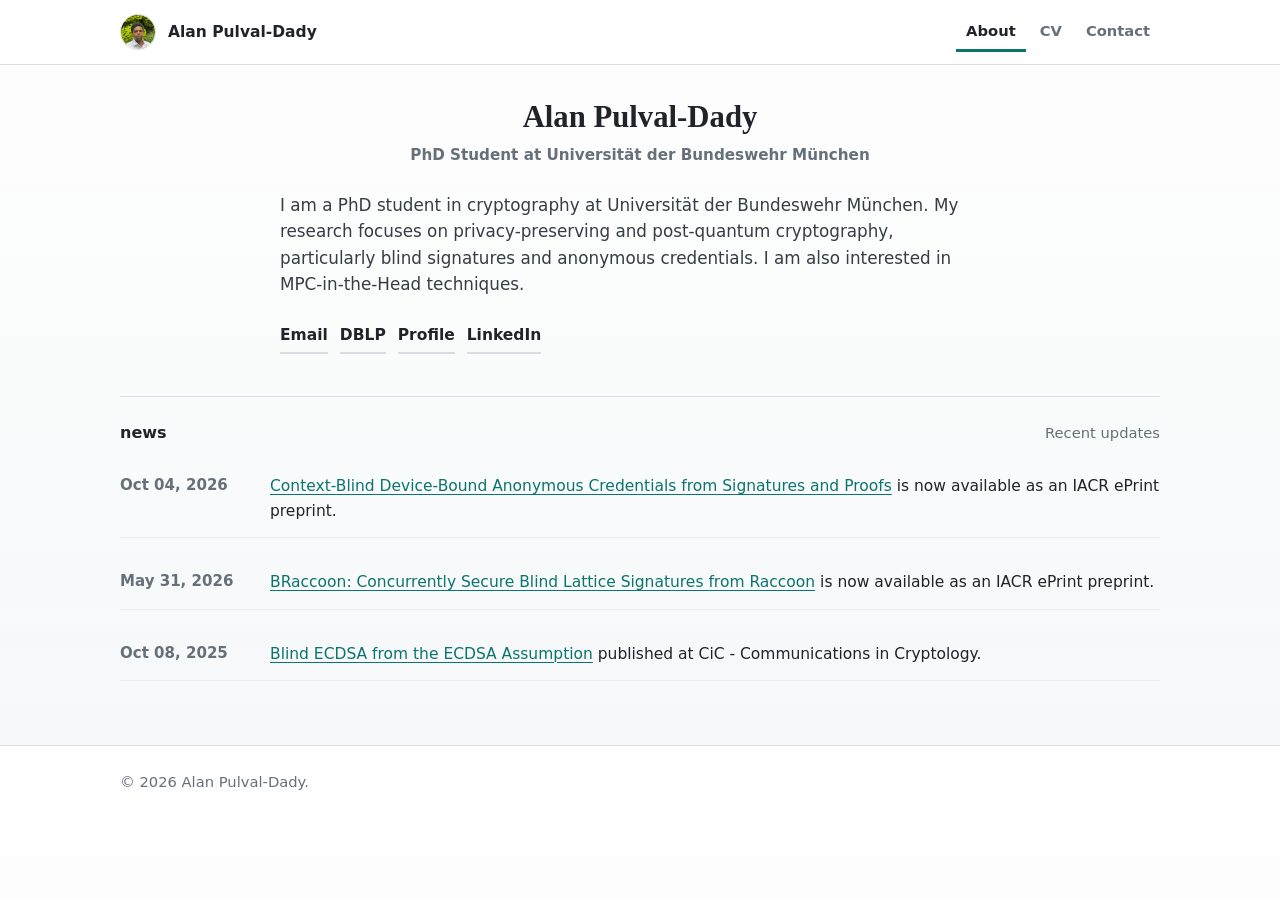
==== commit 6a6fa0c5: "Refresh academic homepage content and navigation" ====
--- a/index.html
+++ b/index.html
@@ -4,8 +4,8 @@
   <meta charset="utf-8">
   <meta name="viewport" content="width=device-width, initial-scale=1">
   <title>Alan Pulval-Dady</title>
-  <meta name="description" content="Academic homepage for Alan Pulval-Dady: research, CV, publications, teaching, and contact information.">
-  <link rel="stylesheet" href="styles.css?v=6">
+  <meta name="description" content="Academic homepage for Alan Pulval-Dady: research updates, CV, and contact information.">
+  <link rel="stylesheet" href="styles.css?v=8">
 </head>
 <body>
   <header class="site-header">
@@ -21,9 +21,9 @@
       <nav class="tabs" role="tablist" aria-label="Main sections">
         <button id="tab-about" class="tab is-active" type="button" role="tab" aria-selected="true" aria-controls="about" data-tab="about">About</button>
         <button id="tab-cv" class="tab" type="button" role="tab" aria-selected="false" aria-controls="cv" data-tab="cv">CV</button>
-        <button id="tab-publications" class="tab" type="button" role="tab" aria-selected="false" aria-controls="publications" data-tab="publications">Publications</button>
-        <button id="tab-seminar" class="tab" type="button" role="tab" aria-selected="false" aria-controls="seminar" data-tab="seminar">Seminar</button>
-        <button id="tab-teaching" class="tab" type="button" role="tab" aria-selected="false" aria-controls="teaching" data-tab="teaching">Teaching</button>
+        <button id="tab-publications" class="tab" type="button" role="tab" aria-selected="false" aria-controls="publications" data-tab="publications" hidden>Publications</button>
+        <button id="tab-seminar" class="tab" type="button" role="tab" aria-selected="false" aria-controls="seminar" data-tab="seminar" hidden>Seminar</button>
+        <button id="tab-teaching" class="tab" type="button" role="tab" aria-selected="false" aria-controls="teaching" data-tab="teaching" hidden>Teaching</button>
         <button id="tab-contact" class="tab" type="button" role="tab" aria-selected="false" aria-controls="contact" data-tab="contact">Contact</button>
       </nav>
     </div>
@@ -39,11 +39,7 @@
       <div class="profile-layout">
         <div class="intro">
           <p class="lead">
-            I am interested in blind signature in general. I'm working right now on Lattice-based construction for blind signature.I'm also interested
-            in MPC-in-the-Head technics.
-          </p>
-          <p>
-            This page is meant to gather my research updates, publications, teaching infos, and useful links !
+            I am a PhD student in cryptography at Universität der Bundeswehr München. My research focuses on privacy-preserving and post-quantum cryptography, particularly blind signatures and anonymous credentials. I am also interested in MPC-in-the-Head techniques.
           </p>
 
           <div class="link-row" aria-label="Profile links">
@@ -70,89 +66,7 @@
         <h1>Curriculum Vitae</h1>
       </div>
 
-      <div class="cv-sections">
-        <section class="cv-section">
-          <h2>Education</h2>
-          <ol class="cv-items">
-            <li>
-              <span class="cv-period">Feb 2025-present</span>
-              <div>
-                <h3>PhD Student, Universität der Bundeswehr München</h3>
-                <p>PhD student in cryptography at the Research Institute CODE, Munich.</p>
-              </div>
-            </li>
-            <li>
-              <span class="cv-period">2022-2024</span>
-              <div>
-                <h3>Master CCA, Sorbonne University</h3>
-                <p>Cryptology, High Performance Computing, and Algorithmics. Coursework included zero-knowledge proofs, MPC-in-the-Head, lattices, error-correcting codes, and symmetric/asymmetric cryptography.</p>
-              </div>
-            </li>
-            <li>
-              <span class="cv-period">2019-2022</span>
-              <div>
-                <h3>Bachelor's Degree in Computer Science, Sorbonne University</h3>
-                <p>Algorithms, data structures, computability, discrete mathematics, probability and statistics, linear algebra, and programming.</p>
-              </div>
-            </li>
-            <li>
-              <span class="cv-period">2019</span>
-              <div>
-                <h3>Scientific Baccalaureate, Charles de Gaulle High School</h3>
-                <p>Engineering Sciences specialization, Mathematics specialty.</p>
-              </div>
-            </li>
-          </ol>
-        </section>
-
-        <section class="cv-section">
-          <h2>Research Experience</h2>
-          <ol class="cv-items">
-            <li>
-              <span class="cv-period">Mar-Sep 2024</span>
-              <div>
-                <h3>Research Internship, LIP6 ALMASTY Team</h3>
-                <p>Supervisor: Damien Vergnaud. MPC-in-the-Head: new techniques and applications, with connections to post-quantum cryptography, zero-knowledge proofs, threshold protocols, and blind signatures.</p>
-              </div>
-            </li>
-            <li>
-              <span class="cv-period">Jun-Sep 2024</span>
-              <div>
-                <h3>Research Internship, iExec R&amp;D Team</h3>
-                <p>Supervisor: Ambre Toulemonde. Performance and privacy in the iExec Marketplace using zero-knowledge proofs; implementation of a non-interactive zero-knowledge proof protocol.</p>
-              </div>
-            </li>
-            <li>
-              <span class="cv-period">Jun-Aug 2024</span>
-              <div>
-                <h3>Research Internship, LIP6 QI Team</h3>
-                <p>Supervisor: Alex Bredariol Grilo. Study of the paper <em>Quantum Advantage with Any Non-Local Game</em>.</p>
-              </div>
-            </li>
-          </ol>
-        </section>
-
-        <section class="cv-section">
-          <h2>Projects</h2>
-          <ol class="cv-items">
-            <li>
-              <span class="cv-period">Jan-Jun 2023</span>
-              <div>
-                <h3>Study of a Gröbner Basis in Two Variables</h3>
-                <p>Supervisor: Jeremy Berthomieux. Implementation of algorithms and study of Gröbner basis calculation under specific conditions.</p>
-              </div>
-            </li>
-            <li>
-              <span class="cv-period">Dec 2021-May 2022</span>
-              <div>
-                <h3>Proof of Concept for New Generation Blockchain</h3>
-                <p>Supervisor: Nour El Madhoun. Prototype implementation of a blockchain, development of a new protocol, and report writing.</p>
-              </div>
-            </li>
-          </ol>
-        </section>
-
-      </div>
+      <div id="cv-sections" class="cv-sections"></div>
     </section>
 
     <section id="publications" class="panel" role="tabpanel" aria-labelledby="tab-publications" hidden>
@@ -193,43 +107,7 @@
         <h1>Teaching</h1>
       </div>
 
-      <div class="teaching-sections">
-        <section class="teaching-section">
-          <h2>Tutorials</h2>
-          <ul class="teaching-year-groups">
-            <li>
-              <span class="teaching-year">2026</span>
-              <ul class="teaching-items teaching-items-simple">
-                <li>
-                  <span class="teaching-title">Privacy Enhancing Cryptography</span>
-                </li>
-                <li>
-                  <span class="teaching-title">Modern Cryptography</span>
-                </li>
-              </ul>
-            </li>
-          </ul>
-        </section>
-
-        <section class="teaching-section">
-          <h2>Supervised Master Theses</h2>
-          <ul class="teaching-year-groups">
-            <li>
-              <span class="teaching-year">2026</span>
-              <ul class="teaching-items">
-                <li>
-                  <span class="teaching-period">Feb-June</span>
-                  <span class="teaching-title">Post-quantum anonymous credentials</span>
-                </li>
-                <li>
-                  <span class="teaching-period">Feb-June</span>
-                  <span class="teaching-title">Multi-party computation protocol for signature verifications</span>
-                </li>
-              </ul>
-            </li>
-          </ul>
-        </section>
-      </div>
+      <div id="teaching-sections" class="teaching-sections"></div>
     </section>
 
     <section id="contact" class="panel" role="tabpanel" aria-labelledby="tab-contact" hidden>
@@ -261,9 +139,11 @@
     </div>
   </footer>
 
-  <script src="news.js?v=1"></script>
+  <script src="news.js?v=2"></script>
   <script src="publications.js?v=1"></script>
   <script src="seminar.js?v=1"></script>
-  <script src="script.js?v=6"></script>
+  <script src="cv.js?v=1"></script>
+  <script src="teaching.js?v=1"></script>
+  <script src="script.js?v=7"></script>
 </body>
 </html>
--- a/styles.css
+++ b/styles.css
@@ -137,6 +137,10 @@
   font-weight: 600;
 }
 
+.tab[hidden] {
+  display: none;
+}
+
 .tab:hover,
 .tab:focus-visible {
   color: var(--ink);
@@ -605,7 +609,7 @@
   padding-top: 12px;
 }
 
-.teaching-items-simple li {
+.teaching-item-simple {
   grid-template-columns: 1fr;
 }
 
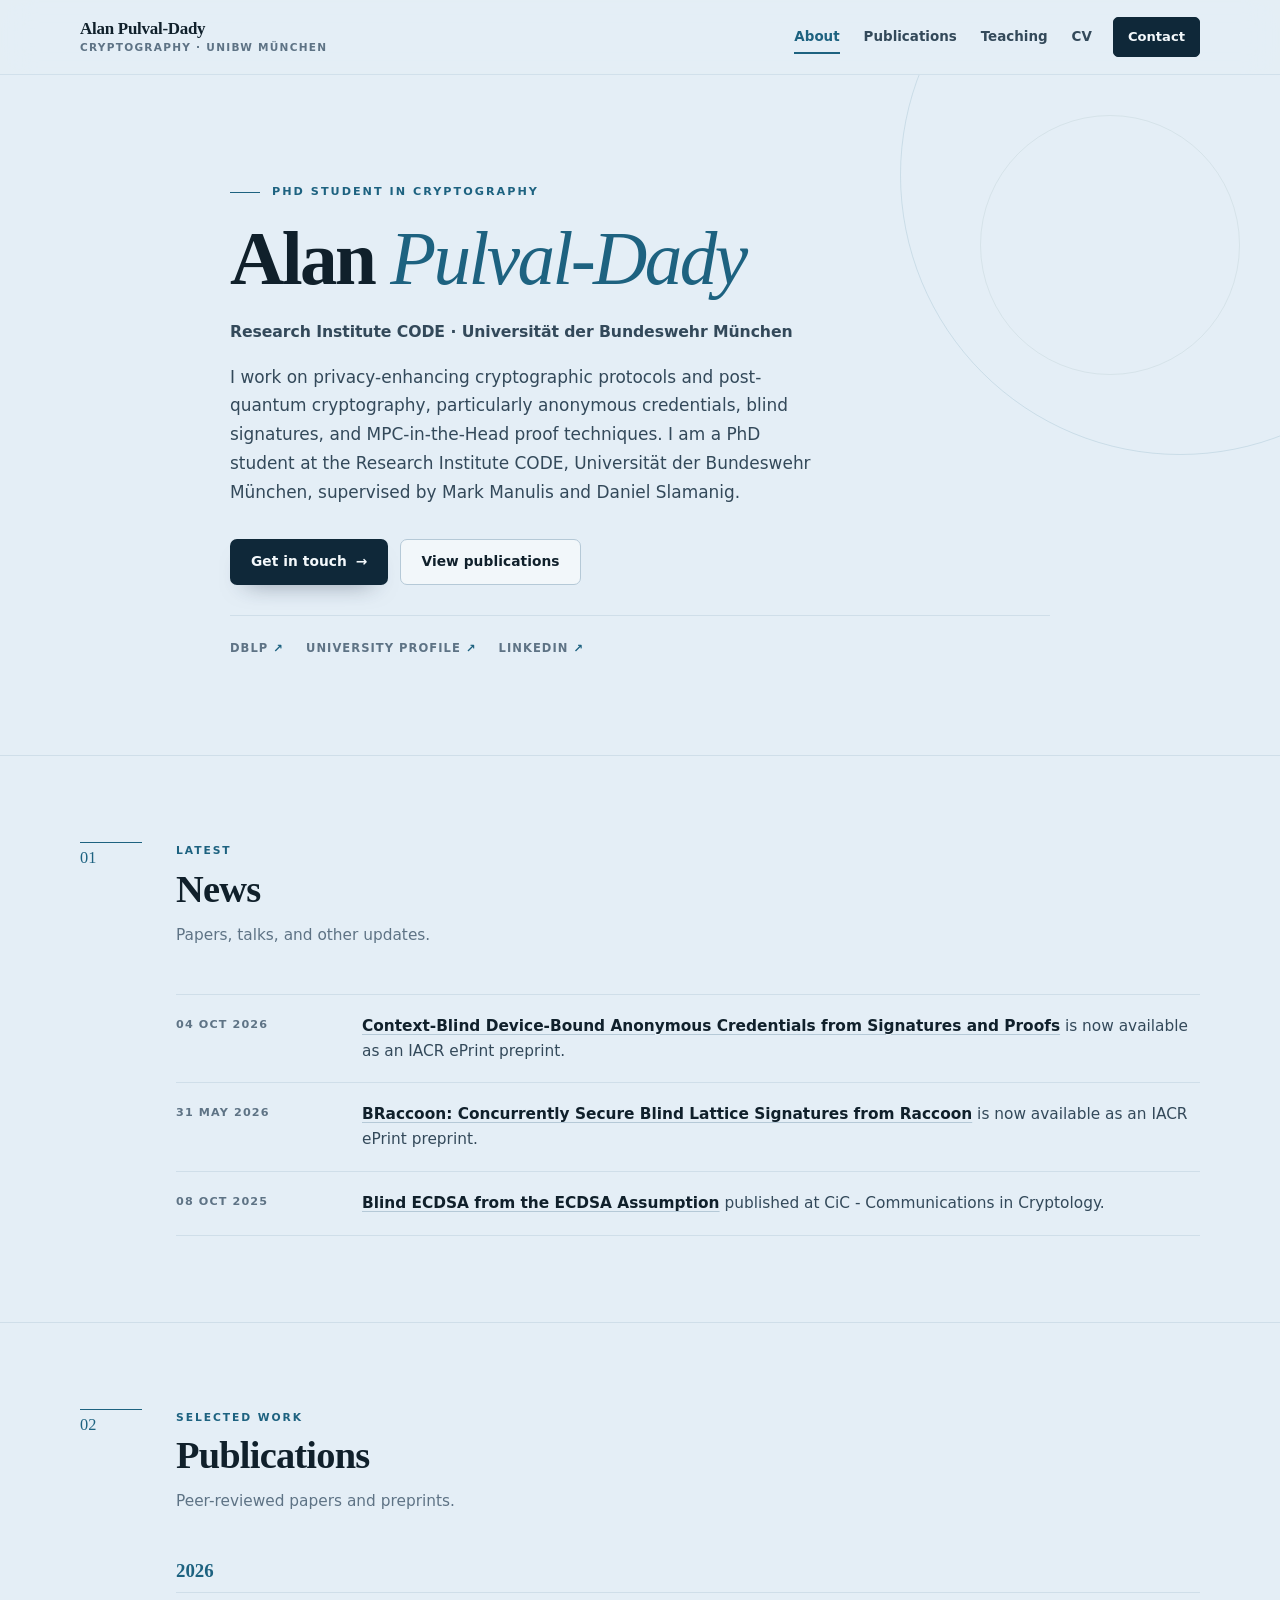
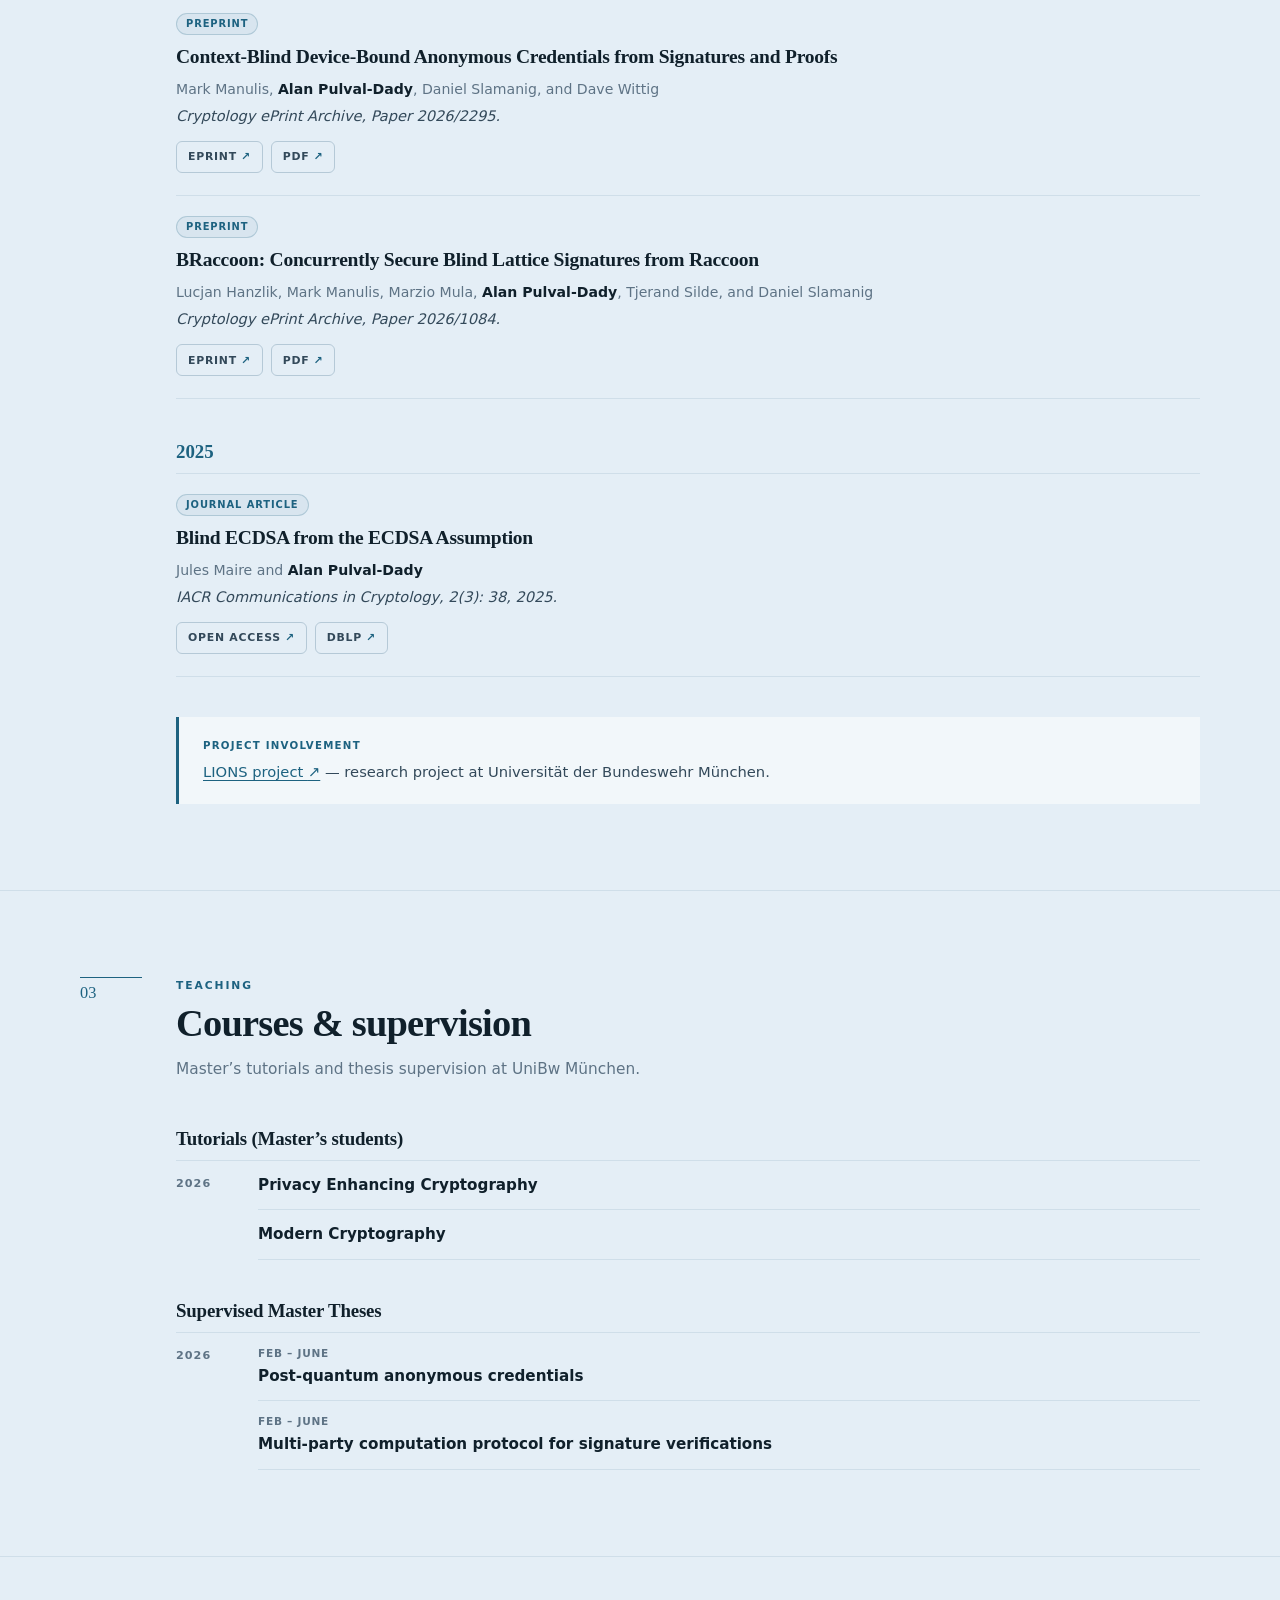
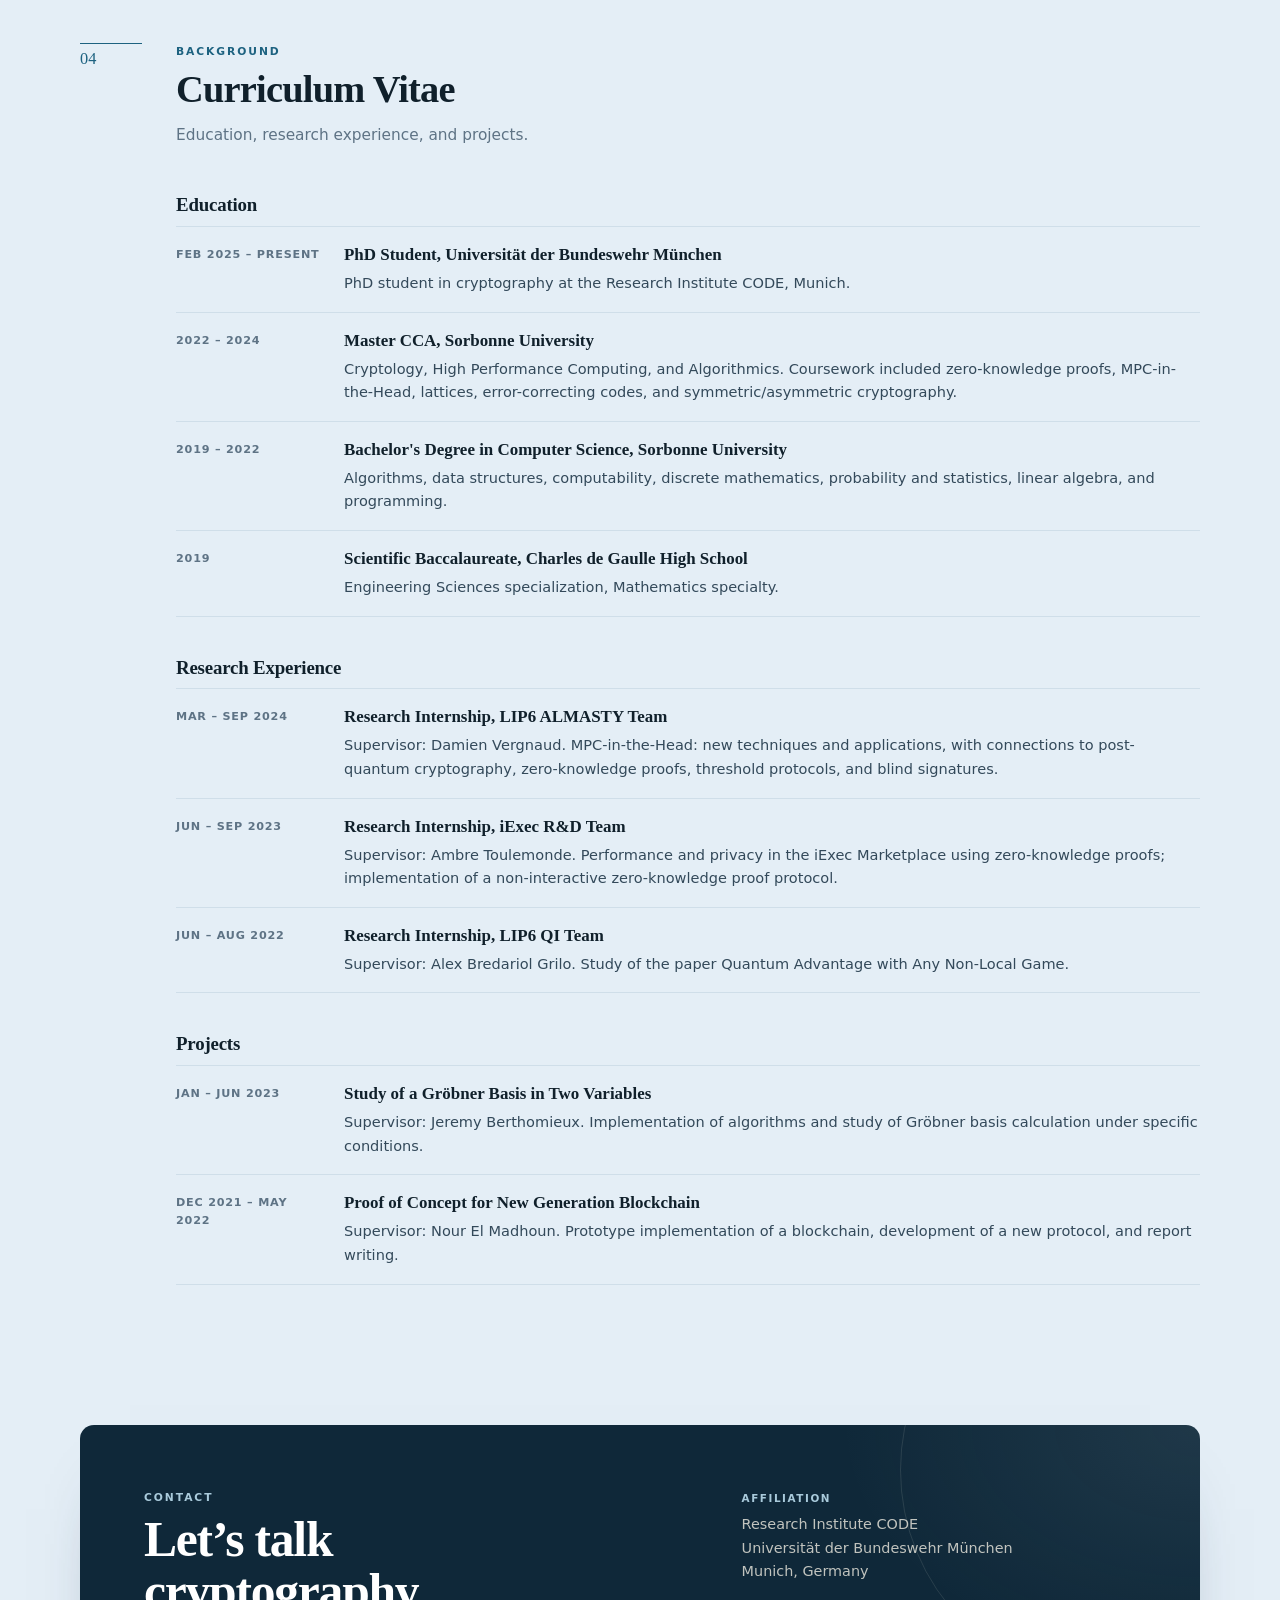
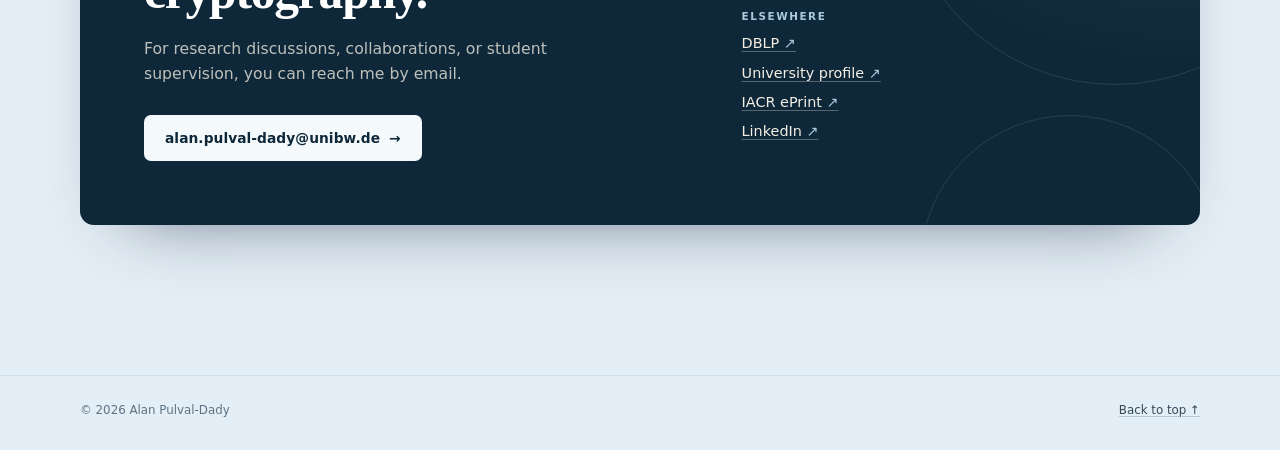
==== commit 8b979f4b: "Redesign academic homepage Rework the layout with a blue editorial palette, remove the portrait and " ====
--- a/index.html
+++ b/index.html
@@ -3,147 +3,261 @@
 <head>
   <meta charset="utf-8">
   <meta name="viewport" content="width=device-width, initial-scale=1">
-  <title>Alan Pulval-Dady</title>
-  <meta name="description" content="Academic homepage for Alan Pulval-Dady: research updates, CV, and contact information.">
-  <link rel="stylesheet" href="styles.css?v=8">
+  <title>Alan Pulval-Dady — PhD Student in Cryptography</title>
+  <meta name="description" content="Alan Pulval-Dady is a PhD student in cryptography at the Research Institute CODE, Universität der Bundeswehr München, supervised by Mark Manulis and Daniel Slamanig. His research focuses on privacy-enhancing and post-quantum cryptography, anonymous credentials, and blind signatures.">
+  <meta name="author" content="Alan Pulval-Dady">
+  <meta name="theme-color" content="#e4eef6">
+  <link rel="canonical" href="https://alanpulval.github.io/">
+
+  <!-- Open Graph -->
+  <meta property="og:type" content="profile">
+  <meta property="og:title" content="Alan Pulval-Dady — PhD Student in Cryptography">
+  <meta property="og:description" content="PhD student at the Research Institute CODE, supervised by Mark Manulis and Daniel Slamanig. Research on privacy-enhancing and post-quantum cryptography, anonymous credentials, and blind signatures.">
+  <meta property="og:url" content="https://alanpulval.github.io/">
+  <meta name="twitter:card" content="summary">
+  <meta name="twitter:title" content="Alan Pulval-Dady — PhD Student in Cryptography">
+  <meta name="twitter:description" content="PhD student at the Research Institute CODE, supervised by Mark Manulis and Daniel Slamanig. Research on privacy-enhancing and post-quantum cryptography.">
+
+  <link rel="stylesheet" href="styles.css?v=19">
+
+  <script type="application/ld+json">
+    {
+      "@context": "https://schema.org",
+      "@type": "Person",
+      "name": "Alan Pulval-Dady",
+      "jobTitle": "PhD Student in Cryptography",
+      "affiliation": {
+        "@type": "CollegeOrUniversity",
+        "name": "Universität der Bundeswehr München"
+      },
+      "url": "https://alanpulval.github.io/",
+      "sameAs": [
+        "https://dblp.org/pid/392/7667.html",
+        "https://www.unibw.de/pacy/team/alan-pulval-dady-m-sc",
+        "https://www.linkedin.com/in/alan-pulval-dady/"
+      ],
+      "knowsAbout": [
+        "Cryptography",
+        "Post-quantum cryptography",
+        "Blind signatures",
+        "Anonymous credentials",
+        "MPC-in-the-Head"
+      ]
+    }
+  </script>
 </head>
-<body>
-  <header class="site-header">
-    <div class="container header-inner">
-      <a class="brand" href="#about" aria-label="Alan Pulval-Dady home">
-        <span class="brand-mark" aria-hidden="true">
-          <img class="brand-photo" src="assets/photoalan.png" alt="" onload="this.parentElement.classList.add('has-photo')" onerror="this.remove()">
-          <span class="brand-initials">APD</span>
+<body id="top">
+  <a class="skip-link" href="#main">Skip to content</a>
+
+  <header class="site-header" data-header>
+    <div class="wrap header-inner">
+      <a class="brand" href="#top" aria-label="Alan Pulval-Dady — back to top">
+        <span class="brand-text">
+          <strong>Alan Pulval-Dady</strong>
+          <span>Cryptography · UniBw München</span>
         </span>
-        <span class="brand-name">Alan Pulval-Dady</span>
       </a>
 
-      <nav class="tabs" role="tablist" aria-label="Main sections">
-        <button id="tab-about" class="tab is-active" type="button" role="tab" aria-selected="true" aria-controls="about" data-tab="about">About</button>
-        <button id="tab-cv" class="tab" type="button" role="tab" aria-selected="false" aria-controls="cv" data-tab="cv">CV</button>
-        <button id="tab-publications" class="tab" type="button" role="tab" aria-selected="false" aria-controls="publications" data-tab="publications" hidden>Publications</button>
-        <button id="tab-seminar" class="tab" type="button" role="tab" aria-selected="false" aria-controls="seminar" data-tab="seminar" hidden>Seminar</button>
-        <button id="tab-teaching" class="tab" type="button" role="tab" aria-selected="false" aria-controls="teaching" data-tab="teaching" hidden>Teaching</button>
-        <button id="tab-contact" class="tab" type="button" role="tab" aria-selected="false" aria-controls="contact" data-tab="contact">Contact</button>
+      <button class="nav-toggle" type="button" aria-expanded="false" aria-controls="site-nav">
+        <span class="nav-toggle-label">Menu</span>
+        <span class="nav-toggle-icon" aria-hidden="true"></span>
+      </button>
+
+      <nav class="site-nav" id="site-nav" aria-label="Primary navigation">
+        <a href="#about">About</a>
+        <a href="#publications">Publications</a>
+        <a href="#teaching">Teaching</a>
+        <a href="#seminar" hidden>Seminar</a>
+        <a href="#cv">CV</a>
+        <a class="nav-contact" href="#contact">Contact</a>
       </nav>
     </div>
   </header>
 
-  <main class="container main-content">
-    <section id="about" class="panel is-active" role="tabpanel" aria-labelledby="tab-about">
-      <div class="about-hero">
-        <h1>Alan Pulval-Dady</h1>
-        <p class="subtitle">PhD Student at Universit&auml;t der Bundeswehr M&uuml;nchen</p>
-      </div>
-
-      <div class="profile-layout">
-        <div class="intro">
-          <p class="lead">
-            I am a PhD student in cryptography at Universität der Bundeswehr München. My research focuses on privacy-preserving and post-quantum cryptography, particularly blind signatures and anonymous credentials. I am also interested in MPC-in-the-Head techniques.
+  <main id="main">
+    <!-- Hero / About -->
+    <section class="hero" id="about" aria-labelledby="about-title">
+      <div class="wrap hero-inner">
+        <div class="hero-copy">
+          <p class="eyebrow">PhD student in cryptography</p>
+          <h1 id="about-title">Alan <em>Pulval-Dady</em></h1>
+          <p class="hero-role">Research Institute CODE · Universität der Bundeswehr München</p>
+          <p class="hero-lead">
+            I work on privacy-enhancing cryptographic protocols and post-quantum
+            cryptography, particularly anonymous credentials, blind signatures, and
+            MPC-in-the-Head proof techniques. I am a PhD student at the Research Institute
+            CODE, Universität der Bundeswehr München, supervised by Mark Manulis and
+            Daniel Slamanig.
           </p>
 
-          <div class="link-row" aria-label="Profile links">
-            <a href="mailto:alan.pulval-dady@unibw.de">Email</a>
-            <a href="https://dblp.org/pid/392/7667.html">DBLP</a>
-            <a href="https://www.unibw.de/pacy/team/alan-pulval-dady-m-sc">Profile</a>
-            <a href="https://www.linkedin.com/in/alan-pulval-dady/">LinkedIn</a>
-          </div>
+          <div class="hero-actions">
+            <a class="btn btn-primary" href="mailto:alan.pulval-dady@unibw.de">
+              Get in touch
+              <span aria-hidden="true">→</span>
+            </a>
+            <a class="btn btn-secondary" href="#publications">View publications</a>
+          </div>
+
+          <ul class="profile-links" aria-label="Academic profiles">
+            <li><a href="https://dblp.org/pid/392/7667.html" target="_blank" rel="noopener">DBLP <span aria-hidden="true">↗</span></a></li>
+            <li><a href="https://www.unibw.de/pacy/team/alan-pulval-dady-m-sc" target="_blank" rel="noopener">University profile <span aria-hidden="true">↗</span></a></li>
+            <li><a href="https://www.linkedin.com/in/alan-pulval-dady/" target="_blank" rel="noopener">LinkedIn <span aria-hidden="true">↗</span></a></li>
+          </ul>
         </div>
       </div>
-
-      <section class="content-block" aria-labelledby="news-heading">
-        <div class="section-heading">
-          <h2 id="news-heading">news</h2>
-          <span>Recent updates</span>
+    </section>
+
+    <!-- News -->
+    <section class="section" id="news" aria-labelledby="news-heading">
+      <div class="wrap">
+        <header class="section-head">
+          <p class="section-index" aria-hidden="true">01</p>
+          <div class="section-head-copy">
+            <p class="kicker">Latest</p>
+            <h2 id="news-heading">News</h2>
+            <p class="section-intro">Papers, talks, and other updates.</p>
+          </div>
+        </header>
+
+        <ol id="news-list" class="news-list"></ol>
+      </div>
+    </section>
+
+    <!-- Publications -->
+    <section class="section" id="publications" aria-labelledby="publications-heading">
+      <div class="wrap">
+        <header class="section-head">
+          <p class="section-index" aria-hidden="true">02</p>
+          <div class="section-head-copy">
+            <p class="kicker">Selected work</p>
+            <h2 id="publications-heading">Publications</h2>
+            <p class="section-intro">Peer-reviewed papers and preprints.</p>
+          </div>
+        </header>
+
+        <div id="publications-list" class="publication-years"></div>
+
+        <aside class="project-note">
+          <p class="project-label">Project involvement</p>
+          <p>
+            <a href="https://dtecbw.de/home/forschung/unibw-m/projekt-lions" target="_blank" rel="noopener">LIONS project <span aria-hidden="true">↗</span></a>
+            — research project at Universität der Bundeswehr München.
+          </p>
+        </aside>
+      </div>
+    </section>
+
+    <!-- Teaching -->
+    <section class="section" id="teaching" aria-labelledby="teaching-heading">
+      <div class="wrap">
+        <header class="section-head">
+          <p class="section-index" aria-hidden="true">03</p>
+          <div class="section-head-copy">
+            <p class="kicker">Teaching</p>
+            <h2 id="teaching-heading">Courses &amp; supervision</h2>
+            <p class="section-intro">Master’s tutorials and thesis supervision at UniBw München.</p>
+          </div>
+        </header>
+
+        <div id="teaching-sections" class="teaching-sections"></div>
+      </div>
+    </section>
+
+    <!-- Seminar (shown only when talks are available) -->
+    <section class="section" id="seminar" aria-labelledby="seminar-heading" hidden>
+      <div class="wrap">
+        <header class="section-head">
+          <p class="section-index" aria-hidden="true">04</p>
+          <div class="section-head-copy">
+            <p class="kicker">Seminar</p>
+            <h2 id="seminar-heading">CODE Crypto Seminar</h2>
+            <p class="section-intro">Upcoming and past talks.</p>
+          </div>
+        </header>
+
+        <div class="seminar-sections">
+          <section class="seminar-section" aria-labelledby="upcoming-talks-heading">
+            <h3 id="upcoming-talks-heading">Upcoming talks</h3>
+            <div id="upcoming-talks" class="talk-list"></div>
+          </section>
+
+          <section class="seminar-section" aria-labelledby="past-talks-heading">
+            <h3 id="past-talks-heading">Past talks</h3>
+            <div id="past-talks" class="talk-list"></div>
+          </section>
         </div>
-
-        <ol id="news-list" class="news-list"></ol>
-      </section>
-    </section>
-
-    <section id="cv" class="panel" role="tabpanel" aria-labelledby="tab-cv" hidden>
-      <div class="page-title">
-        <h1>Curriculum Vitae</h1>
-      </div>
-
-      <div id="cv-sections" class="cv-sections"></div>
-    </section>
-
-    <section id="publications" class="panel" role="tabpanel" aria-labelledby="tab-publications" hidden>
-      <div class="page-title">
-        <h1>Publications</h1>
-      </div>
-
-      <div id="publications-list" class="publication-years"></div>
-
-      <section class="content-block">
-        <h2>Involvement in projects</h2>
-        <ul class="plain-list">
-          <li> <a href="https://dtecbw.de/home/forschung/unibw-m/projekt-lions">LIONS Project</a></li>
-        </ul>
-      </section>
-    </section>
-
-    <section id="seminar" class="panel" role="tabpanel" aria-labelledby="tab-seminar" hidden>
-      <div class="page-title">
-        <h1>CODE Crypto Seminar</h1>
-      </div>
-
-      <div class="seminar-sections">
-        <section class="seminar-section" aria-labelledby="upcoming-talks-heading">
-          <h2 id="upcoming-talks-heading">Upcoming talks</h2>
-          <div id="upcoming-talks" class="talk-list"></div>
-        </section>
-
-        <section class="seminar-section" aria-labelledby="past-talks-heading">
-          <h2 id="past-talks-heading">Past talks</h2>
-          <div id="past-talks" class="talk-list"></div>
-        </section>
-      </div>
-    </section>
-
-    <section id="teaching" class="panel" role="tabpanel" aria-labelledby="tab-teaching" hidden>
-      <div class="page-title">
-        <h1>Teaching</h1>
-      </div>
-
-      <div id="teaching-sections" class="teaching-sections"></div>
-    </section>
-
-    <section id="contact" class="panel" role="tabpanel" aria-labelledby="tab-contact" hidden>
-      <div class="page-title">
-        <h1>Contact</h1>
-      </div>
-
-      <div class="contact-layout">
-        <section class="contact-card">
-          <h2>email</h2>
-          <p><a href="mailto:alan.pulval-dady@unibw.de">alan.pulval-dady@unibw.de</a></p>
-        </section>
-
-        <section class="contact-card">
-          <h2>profiles</h2>
-          <ul class="plain-list">
-            <li><a href="https://dblp.org/pid/392/7667.html">DBLP</a></li>
-            <li><a href="https://www.unibw.de/pacy/team/alan-pulval-dady-m-sc">University profile</a></li>
-            <li><a href="https://eprint.iacr.org/search?q=Alan+Pulval-Dady">IACR ePrint search</a></li>
-          </ul>
-        </section>
+      </div>
+    </section>
+
+    <!-- CV -->
+    <section class="section" id="cv" aria-labelledby="cv-heading">
+      <div class="wrap">
+        <header class="section-head">
+          <p class="section-index" aria-hidden="true">04</p>
+          <div class="section-head-copy">
+            <p class="kicker">Background</p>
+            <h2 id="cv-heading">Curriculum Vitae</h2>
+            <p class="section-intro">Education, research experience, and projects.</p>
+          </div>
+        </header>
+
+        <div id="cv-sections" class="cv-sections"></div>
+      </div>
+    </section>
+
+    <!-- Contact -->
+    <section class="section section-contact" id="contact" aria-labelledby="contact-heading">
+      <div class="wrap">
+        <div class="contact-panel">
+          <div class="contact-copy">
+            <p class="kicker kicker-light">Contact</p>
+            <h2 id="contact-heading">Let’s talk cryptography.</h2>
+            <p>
+              For research discussions, collaborations, or student supervision,
+              you can reach me by email.
+            </p>
+            <a class="btn btn-light" href="mailto:alan.pulval-dady@unibw.de">
+              alan.pulval-dady@unibw.de
+              <span aria-hidden="true">→</span>
+            </a>
+          </div>
+
+          <div class="contact-details">
+            <div>
+              <h3>Affiliation</h3>
+              <p>
+                Research Institute CODE<br>
+                Universität der Bundeswehr München<br>
+                Munich, Germany
+              </p>
+            </div>
+            <div>
+              <h3>Elsewhere</h3>
+              <ul>
+                <li><a href="https://dblp.org/pid/392/7667.html" target="_blank" rel="noopener">DBLP <span aria-hidden="true">↗</span></a></li>
+                <li><a href="https://www.unibw.de/pacy/team/alan-pulval-dady-m-sc" target="_blank" rel="noopener">University profile <span aria-hidden="true">↗</span></a></li>
+                <li><a href="https://eprint.iacr.org/search?q=Alan+Pulval-Dady" target="_blank" rel="noopener">IACR ePrint <span aria-hidden="true">↗</span></a></li>
+                <li><a href="https://www.linkedin.com/in/alan-pulval-dady/" target="_blank" rel="noopener">LinkedIn <span aria-hidden="true">↗</span></a></li>
+              </ul>
+            </div>
+          </div>
+        </div>
       </div>
     </section>
   </main>
 
   <footer class="site-footer">
-    <div class="container">
-      <p>&copy; 2026 Alan Pulval-Dady.</p>
+    <div class="wrap footer-inner">
+      <p>&copy; 2026 Alan Pulval-Dady</p>
+      <p><a href="#top">Back to top ↑</a></p>
     </div>
   </footer>
 
-  <script src="news.js?v=2"></script>
-  <script src="publications.js?v=1"></script>
-  <script src="seminar.js?v=1"></script>
-  <script src="cv.js?v=1"></script>
-  <script src="teaching.js?v=1"></script>
-  <script src="script.js?v=7"></script>
+  <script src="news.js?v=3"></script>
+  <script src="publications.js?v=2"></script>
+  <script src="seminar.js?v=2"></script>
+  <script src="cv.js?v=3"></script>
+  <script src="teaching.js?v=3"></script>
+  <script src="script.js?v=9"></script>
 </body>
 </html>
--- a/styles.css
+++ b/styles.css
@@ -1,18 +1,30 @@
+/* ==========================================================================
+   Alan Pulval-Dady — academic homepage
+   Editorial layout: warm paper, deep blue, serif headings.
+   ========================================================================== */
+
 :root {
-  --page: #f6f8f9;
-  --paper: #ffffff;
-  --ink: #20242a;
-  --muted: #66707a;
-  --line: #d8dee4;
-  --soft-line: #e9edf1;
-  --teal: #0b746f;
-  --rust: #a24f32;
-  --gold: #d3a12f;
-  --shadow: 0 12px 30px rgba(27, 35, 44, 0.08);
+  --paper: #e4eef6;
+  --surface: #f8fbfd;
+  --ink: #10202b;
+  --ink-soft: #33495a;
+  --muted: #5e7385;
+  --line: #cfdee9;
+  --line-strong: #b5c9d7;
+  --accent: #1d6280;
+  --accent-dark: #124a62;
+  --navy: #0f2839;
+  --navy-light: #193c52;
+  --ice: #a9cadb;
+  --serif: "Iowan Old Style", "Palatino Linotype", Palatino, "Book Antiqua", Georgia, serif;
+  --sans: "Aptos", "Segoe UI Variable Text", "Segoe UI", system-ui, -apple-system, Roboto, Helvetica, Arial, sans-serif;
+  --wrap: 1120px;
   color-scheme: light;
 }
 
-* {
+*,
+*::before,
+*::after {
   box-sizing: border-box;
 }
 
@@ -25,470 +37,781 @@
   margin: 0;
   color: var(--ink);
   background:
-    linear-gradient(180deg, rgba(255, 255, 255, 0.88), rgba(246, 248, 249, 0.92)),
-    var(--page);
-  font-family: Inter, ui-sans-serif, system-ui, -apple-system, BlinkMacSystemFont, "Segoe UI", sans-serif;
-  font-size: 15.5px;
-  line-height: 1.58;
+    radial-gradient(900px 500px at 86% -10%, rgba(29, 98, 128, 0.07), transparent 60%),
+    var(--paper);
+  font-family: var(--sans);
+  font-size: 16px;
+  line-height: 1.62;
+  -webkit-font-smoothing: antialiased;
+  text-rendering: optimizeLegibility;
+}
+
+::selection {
+  background: rgba(29, 98, 128, 0.15);
+}
+
+img {
+  max-width: 100%;
 }
 
 a {
-  color: var(--teal);
-  text-decoration-thickness: 0.08em;
-  text-underline-offset: 0.22em;
-}
-
-a:hover,
-a:focus-visible {
-  color: var(--rust);
+  color: var(--accent);
+  text-decoration-thickness: 0.075em;
+  text-underline-offset: 0.2em;
+  transition: color 140ms ease, border-color 140ms ease, background-color 140ms ease;
+}
+
+a:hover {
+  color: var(--accent-dark);
 }
 
 button {
   font: inherit;
 }
 
-.container {
-  width: min(1040px, calc(100% - 32px));
+:focus-visible {
+  outline: 2px solid var(--accent);
+  outline-offset: 3px;
+}
+
+h1,
+h2,
+h3,
+h4,
+p {
+  overflow-wrap: anywhere;
+}
+
+h1,
+h2,
+h3,
+h4 {
+  margin: 0;
+  line-height: 1.15;
+  font-weight: 700;
+}
+
+p {
+  margin: 0;
+}
+
+.wrap {
+  width: min(var(--wrap), calc(100% - 48px));
   margin: 0 auto;
 }
+
+[id] {
+  scroll-margin-top: 92px;
+}
+
+.skip-link {
+  position: absolute;
+  top: -100px;
+  left: 16px;
+  z-index: 100;
+  padding: 10px 16px;
+  border-radius: 6px;
+  background: var(--navy);
+  color: #fff;
+  font-size: 0.85rem;
+  font-weight: 600;
+  text-decoration: none;
+}
+
+.skip-link:focus {
+  top: 12px;
+  color: #fff;
+}
+
+/* --------------------------------------------------------------------------
+   Header
+   -------------------------------------------------------------------------- */
 
 .site-header {
   position: sticky;
   top: 0;
-  z-index: 10;
-  border-bottom: 1px solid var(--line);
-  background: rgba(255, 255, 255, 0.94);
-  backdrop-filter: blur(14px);
+  z-index: 50;
+  border-bottom: 1px solid rgba(207, 222, 233, 0.9);
+  background: rgba(228, 238, 246, 0.9);
+  backdrop-filter: blur(16px) saturate(1.1);
+  transition: box-shadow 180ms ease;
+}
+
+.site-header.is-scrolled {
+  box-shadow: 0 10px 30px -24px rgba(15, 40, 57, 0.45);
 }
 
 .header-inner {
+  position: relative;
   display: flex;
+  min-height: 74px;
   align-items: center;
   justify-content: space-between;
-  min-height: 64px;
-  gap: 20px;
+  gap: 24px;
 }
 
 .brand {
   display: inline-flex;
   align-items: center;
+  color: var(--ink);
+  text-decoration: none;
+}
+
+.brand:hover {
+  color: var(--ink);
+}
+
+.brand-text {
+  display: grid;
+  gap: 1px;
+}
+
+.brand-text strong {
+  font-family: var(--serif);
+  font-size: 1.06rem;
+  font-weight: 700;
+  letter-spacing: -0.015em;
+  line-height: 1.2;
+}
+
+.brand-text span {
+  color: var(--muted);
+  font-size: 0.66rem;
+  font-weight: 600;
+  letter-spacing: 0.12em;
+  line-height: 1.3;
+  text-transform: uppercase;
+}
+
+.site-nav {
+  display: flex;
+  align-items: center;
+  gap: 2px;
+}
+
+.site-nav a {
+  position: relative;
+  padding: 9px 11px;
+  border-radius: 5px;
+  color: var(--ink-soft);
+  font-size: 0.84rem;
+  font-weight: 600;
+  text-decoration: none;
+  white-space: nowrap;
+}
+
+.site-nav a:hover {
+  color: var(--accent);
+}
+
+.site-nav a.is-active {
+  color: var(--accent);
+}
+
+.site-nav a.is-active::after {
+  position: absolute;
+  right: 11px;
+  bottom: 3px;
+  left: 11px;
+  height: 1.5px;
+  background: var(--accent);
+  content: "";
+}
+
+.site-nav .nav-contact {
+  margin-left: 8px;
+  padding: 8px 14px;
+  border: 1px solid var(--navy);
+  background: var(--navy);
+  color: #f4f9fc;
+  font-size: 0.82rem;
+}
+
+.site-nav .nav-contact:hover {
+  border-color: var(--navy-light);
+  background: var(--navy-light);
+  color: #fff;
+}
+
+.site-nav .nav-contact::after {
+  display: none;
+}
+
+.nav-toggle {
+  display: none;
+  min-height: 40px;
+  align-items: center;
+  gap: 9px;
+  padding: 0 12px;
+  border: 1px solid var(--line-strong);
+  border-radius: 6px;
+  background: transparent;
+  color: var(--ink-soft);
+  cursor: pointer;
+  font-size: 0.78rem;
+  font-weight: 700;
+  letter-spacing: 0.08em;
+  text-transform: uppercase;
+}
+
+.nav-toggle-icon,
+.nav-toggle-icon::before,
+.nav-toggle-icon::after {
+  display: block;
+  width: 16px;
+  height: 1.5px;
+  background: currentColor;
+  content: "";
+}
+
+.nav-toggle-icon {
+  position: relative;
+}
+
+.nav-toggle-icon::before,
+.nav-toggle-icon::after {
+  position: absolute;
+  left: 0;
+}
+
+.nav-toggle-icon::before {
+  top: -5px;
+}
+
+.nav-toggle-icon::after {
+  top: 5px;
+}
+
+/* --------------------------------------------------------------------------
+   Hero
+   -------------------------------------------------------------------------- */
+
+.hero {
+  position: relative;
+  overflow: hidden;
+  padding: clamp(64px, 9vw, 108px) 0 clamp(60px, 8vw, 96px);
+}
+
+.hero::before {
+  position: absolute;
+  top: -180px;
+  right: -180px;
+  width: 560px;
+  height: 560px;
+  border: 1px solid rgba(29, 98, 128, 0.13);
+  border-radius: 50%;
+  content: "";
+  pointer-events: none;
+}
+
+.hero::after {
+  position: absolute;
+  top: 40px;
+  right: 40px;
+  width: 260px;
+  height: 260px;
+  border: 1px solid rgba(47, 92, 74, 0.08);
+  border-radius: 50%;
+  content: "";
+  pointer-events: none;
+}
+
+.hero-inner {
+  position: relative;
+  z-index: 1;
+  max-width: 820px;
+}
+
+.eyebrow {
+  display: flex;
+  align-items: center;
   gap: 12px;
-  color: var(--ink);
-  font-weight: 700;
-  text-decoration: none;
-}
-
-.brand-mark {
-  position: relative;
-  display: grid;
-  width: 36px;
-  height: 36px;
-  place-items: center;
-  border: 1px solid var(--line);
-  border-radius: 50%;
-  background: linear-gradient(135deg, var(--teal), var(--rust));
-  color: #fff;
-  font-size: 0.76rem;
-  letter-spacing: 0;
-  overflow: hidden;
-}
-
-.brand-photo {
-  position: absolute;
-  inset: 0;
-  display: block;
-  width: 100%;
-  height: 100%;
-  object-fit: cover;
-  opacity: 0;
-}
-
-.brand-mark.has-photo {
-  background: var(--paper);
-}
-
-.brand-mark.has-photo .brand-photo {
-  opacity: 1;
-}
-
-.brand-mark.has-photo .brand-initials {
-  display: none;
-}
-
-.brand-name {
-  white-space: nowrap;
-}
-
-.tabs {
-  display: flex;
-  align-items: stretch;
-  gap: 4px;
-}
-
-.tab {
-  min-height: 40px;
-  padding: 0 10px;
-  border: 0;
-  border-bottom: 3px solid transparent;
-  background: transparent;
-  color: var(--muted);
-  cursor: pointer;
-  font-size: 0.92rem;
-  font-weight: 600;
-}
-
-.tab[hidden] {
-  display: none;
-}
-
-.tab:hover,
-.tab:focus-visible {
-  color: var(--ink);
-}
-
-.tab:focus-visible {
-  outline: 2px solid var(--gold);
-  outline-offset: 2px;
-}
-
-.tab.is-active {
-  border-bottom-color: var(--teal);
-  color: var(--ink);
-}
-
-.main-content {
-  padding: 34px 0 64px;
-}
-
-.panel {
-  animation: fade-in 160ms ease-out;
-  scroll-margin-top: 96px;
-}
-
-.panel[hidden] {
-  display: none;
-}
-
-@keyframes fade-in {
-  from {
-    opacity: 0;
-    transform: translateY(4px);
-  }
-
-  to {
-    opacity: 1;
-    transform: translateY(0);
-  }
-}
-
-.profile-layout {
-  display: block;
-}
-
-.intro {
-  max-width: 720px;
-  margin: 0 auto;
-}
-
-.about-hero {
-  max-width: 820px;
-  margin: 0 auto 26px;
-  text-align: center;
-}
-
-.subtitle {
-  margin: 8px 0 0;
-  color: var(--muted);
-  font-size: 0.95rem;
-  font-weight: 600;
-  line-height: 1.45;
-}
-
-h1,
-h2,
-h3,
-p {
-  overflow-wrap: anywhere;
-}
-
-h1,
-h2,
-h3 {
-  margin: 0;
-  line-height: 1.2;
-}
-
-h1 {
-  font-family: Georgia, "Times New Roman", serif;
-  font-size: clamp(1.5rem, 2.4vw, 2.05rem);
-  font-weight: 700;
-}
-
-h2 {
-  font-size: 1rem;
-}
-
-h3 {
-  font-size: 1rem;
-}
-
-p {
-  margin: 12px 0 0;
-}
-
-.lead {
-  max-width: 680px;
-  color: #373d44;
-  font-size: 1.05rem;
-}
-
-.link-row {
+  color: var(--accent);
+  font-size: 0.7rem;
+  font-weight: 700;
+  letter-spacing: 0.18em;
+  text-transform: uppercase;
+}
+
+.eyebrow::before {
+  width: 30px;
+  height: 1px;
+  flex: 0 0 auto;
+  background: var(--accent);
+  content: "";
+}
+
+.hero h1 {
+  margin-top: 20px;
+  font-family: var(--serif);
+  font-size: clamp(2.9rem, 6.1vw, 4.7rem);
+  font-weight: 700;
+  letter-spacing: -0.035em;
+  line-height: 1.01;
+}
+
+.hero h1 em {
+  color: var(--accent);
+  font-style: italic;
+  font-weight: 400;
+}
+
+.hero-role {
+  margin-top: 22px;
+  color: var(--ink-soft);
+  font-size: 0.98rem;
+  font-weight: 650;
+  letter-spacing: -0.005em;
+}
+
+.hero-lead {
+  max-width: 55ch;
+  margin-top: 18px;
+  color: var(--ink-soft);
+  font-size: 1.06rem;
+  line-height: 1.7;
+}
+
+.hero-actions {
   display: flex;
   flex-wrap: wrap;
   gap: 12px;
-  margin-top: 20px;
-}
-
-.link-row a,
-.paper-links a {
+  margin-top: 32px;
+}
+
+.btn {
   display: inline-flex;
-  min-height: 36px;
+  min-height: 46px;
   align-items: center;
-  border-bottom: 2px solid var(--line);
+  justify-content: center;
+  gap: 9px;
+  padding: 0 20px;
+  border: 1px solid transparent;
+  border-radius: 7px;
+  font-size: 0.86rem;
+  font-weight: 650;
+  letter-spacing: 0.005em;
+  text-decoration: none;
+  transition: transform 150ms ease, box-shadow 150ms ease, background-color 150ms ease, border-color 150ms ease, color 150ms ease;
+}
+
+.btn:hover {
+  transform: translateY(-1px);
+}
+
+.btn-primary {
+  background: var(--navy);
+  color: #f4f9fc;
+  box-shadow: 0 12px 24px -16px rgba(27, 42, 67, 0.65);
+}
+
+.btn-primary:hover {
+  background: var(--navy-light);
+  color: #fff;
+  box-shadow: 0 16px 30px -16px rgba(27, 42, 67, 0.7);
+}
+
+.btn-secondary {
+  border-color: var(--line-strong);
+  background: rgba(248, 251, 253, 0.7);
   color: var(--ink);
-  font-weight: 700;
+}
+
+.btn-secondary:hover {
+  border-color: var(--navy);
+  background: var(--surface);
+  color: var(--navy);
+}
+
+.btn-light {
+  background: #f4f9fc;
+  color: var(--navy);
+}
+
+.btn-light:hover {
+  background: #fff;
+  color: var(--navy);
+  box-shadow: 0 16px 30px -18px rgba(0, 0, 0, 0.6);
+}
+
+.profile-links {
+  display: flex;
+  flex-wrap: wrap;
+  gap: 8px 22px;
+  margin: 30px 0 0;
+  padding: 18px 0 0;
+  border-top: 1px solid var(--line);
+  list-style: none;
+}
+
+.profile-links a {
+  color: var(--muted);
+  font-size: 0.72rem;
+  font-weight: 700;
+  letter-spacing: 0.09em;
   text-decoration: none;
-}
-
-.link-row a:hover,
-.link-row a:focus-visible,
-.paper-links a:hover,
-.paper-links a:focus-visible {
-  border-bottom-color: var(--rust);
-  color: var(--rust);
-}
-
-.content-block {
-  margin-top: 42px;
-  padding-top: 24px;
+  text-transform: uppercase;
+}
+
+.profile-links a span {
+  color: var(--accent);
+}
+
+.profile-links a:hover {
+  color: var(--accent);
+}
+
+/* --------------------------------------------------------------------------
+   Sections
+   -------------------------------------------------------------------------- */
+
+.section {
+  --section-indent: calc(62px + clamp(20px, 4vw, 34px));
+  padding: clamp(56px, 8vw, 86px) 0;
   border-top: 1px solid var(--line);
 }
 
-.section-heading {
-  display: flex;
-  align-items: baseline;
-  justify-content: space-between;
-  gap: 18px;
-  margin-bottom: 16px;
-}
-
-.section-heading span {
+.news-list,
+.publication-years,
+.teaching-sections,
+.cv-sections,
+.seminar-sections,
+.project-note {
+  margin-left: var(--section-indent);
+}
+
+.section-head {
+  display: grid;
+  grid-template-columns: 62px minmax(0, 1fr);
+  gap: clamp(20px, 4vw, 34px);
+  align-items: start;
+  margin-bottom: clamp(30px, 5vw, 46px);
+}
+
+.section-index {
+  padding-top: 7px;
+  border-top: 1px solid var(--accent);
+  color: var(--accent);
+  font-family: var(--serif);
+  font-size: 1.02rem;
+  font-variant-numeric: oldstyle-nums;
+  line-height: 1;
+}
+
+.kicker {
+  margin-bottom: 8px;
+  color: var(--accent);
+  font-size: 0.67rem;
+  font-weight: 700;
+  letter-spacing: 0.18em;
+  text-transform: uppercase;
+}
+
+.section-head h2 {
+  max-width: 24ch;
+  font-family: var(--serif);
+  font-size: clamp(1.75rem, 3.2vw, 2.4rem);
+  letter-spacing: -0.02em;
+  line-height: 1.12;
+}
+
+.section-intro {
+  max-width: 60ch;
+  margin-top: 12px;
   color: var(--muted);
-  font-size: 0.92rem;
-}
-
-.news-list,
-.publication-list {
-  display: grid;
-  gap: 18px;
+  font-size: 0.96rem;
+}
+
+/* --------------------------------------------------------------------------
+   News
+   -------------------------------------------------------------------------- */
+
+.news-list {
+  margin: 0 0 0 var(--section-indent);
+  padding: 0;
+  border-top: 1px solid var(--line);
+  list-style: none;
+}
+
+.news-list li {
+  display: grid;
+  grid-template-columns: 152px minmax(0, 1fr);
+  gap: clamp(18px, 4vw, 34px);
+  padding: 19px 0;
+  border-bottom: 1px solid var(--line);
+}
+
+.news-list time {
+  padding-top: 2px;
+  color: var(--muted);
+  font-size: 0.7rem;
+  font-weight: 700;
+  letter-spacing: 0.1em;
+  text-transform: uppercase;
+}
+
+.news-list p {
+  color: var(--ink-soft);
+  font-size: 0.96rem;
+}
+
+.news-list a {
+  color: var(--ink);
+  font-weight: 650;
+  text-decoration-color: var(--line-strong);
+}
+
+.news-list a:hover {
+  color: var(--accent);
+  text-decoration-color: currentColor;
+}
+
+/* --------------------------------------------------------------------------
+   Publications
+   -------------------------------------------------------------------------- */
+
+.publication-years {
+  display: grid;
+  gap: 42px;
+}
+
+.publication-year {
+  display: block;
+}
+
+.pub-year {
+  margin: 0;
+  padding: 0 0 10px;
+  border-bottom: 1px solid var(--line);
+  color: var(--accent);
+  font-family: var(--serif);
+  font-size: 1.18rem;
+  font-weight: 700;
+  font-variant-numeric: oldstyle-nums;
+}
+
+.pub-list {
   margin: 0;
   padding: 0;
   list-style: none;
 }
 
-.news-list li {
-  display: grid;
-  grid-template-columns: 132px minmax(0, 1fr);
-  gap: 18px;
-  padding: 14px 0;
-  border-bottom: 1px solid var(--soft-line);
-}
-
-.news-list time {
+.pub-item {
+  padding: 20px 0 22px;
+  border-bottom: 1px solid var(--line);
+}
+
+.pub-meta {
+  display: flex;
+  flex-wrap: wrap;
+  gap: 8px;
+  margin-bottom: 9px;
+}
+
+.pub-type {
+  display: inline-flex;
+  min-height: 22px;
+  align-items: center;
+  padding: 2px 9px;
+  border: 1px solid rgba(29, 98, 128, 0.22);
+  border-radius: 999px;
+  background: rgba(29, 98, 128, 0.055);
+  color: var(--accent);
+  font-size: 0.62rem;
+  font-weight: 700;
+  letter-spacing: 0.09em;
+  text-transform: uppercase;
+}
+
+.pub-title {
+  font-family: var(--serif);
+  font-size: 1.22rem;
+  font-weight: 700;
+  letter-spacing: -0.012em;
+  line-height: 1.32;
+}
+
+.pub-authors {
+  margin-top: 8px;
   color: var(--muted);
-  font-size: 0.94rem;
-  font-weight: 700;
-}
-
-.news-list p {
+  font-size: 0.88rem;
+}
+
+.pub-authors strong {
+  color: var(--ink);
+  font-weight: 700;
+}
+
+.pub-venue {
+  margin-top: 3px;
+  color: var(--ink-soft);
+  font-size: 0.91rem;
+  font-style: italic;
+}
+
+.pub-links {
+  display: flex;
+  flex-wrap: wrap;
+  gap: 8px;
+  margin-top: 14px;
+}
+
+.pub-links a {
+  display: inline-flex;
+  min-height: 32px;
+  align-items: center;
+  gap: 4px;
+  padding: 0 11px;
+  border: 1px solid var(--line-strong);
+  border-radius: 6px;
+  color: var(--ink-soft);
+  font-size: 0.68rem;
+  font-weight: 700;
+  letter-spacing: 0.07em;
+  text-decoration: none;
+  text-transform: uppercase;
+}
+
+.pub-links a span {
+  color: var(--accent);
+}
+
+.pub-links a:hover {
+  border-color: var(--accent);
+  background: rgba(29, 98, 128, 0.045);
+  color: var(--accent);
+}
+
+.project-note {
+  margin-top: 40px;
+  padding: 20px 24px;
+  border-left: 3px solid var(--accent);
+  background: rgba(248, 251, 253, 0.72);
+}
+
+.project-label {
+  margin-bottom: 6px;
+  color: var(--accent);
+  font-size: 0.64rem;
+  font-weight: 700;
+  letter-spacing: 0.12em;
+  text-transform: uppercase;
+}
+
+.project-note p:last-child {
+  color: var(--ink-soft);
+  font-size: 0.92rem;
+}
+
+/* --------------------------------------------------------------------------
+   Teaching
+   -------------------------------------------------------------------------- */
+
+.teaching-sections {
+  display: grid;
+  gap: 40px;
+}
+
+.teaching-section {
+  display: block;
+}
+
+.teaching-section > h3 {
   margin: 0;
-}
-
-.page-title {
-  max-width: 760px;
-  margin-bottom: 28px;
-}
-
-.card,
-.contact-card,
-.publication,
-.teaching-list article {
-  border: 1px solid var(--line);
-  border-radius: 8px;
-  background: var(--paper);
-}
-
-.card {
-  padding: 18px;
-}
-
-.card p,
-.publication p,
-.contact-card p {
-  color: #454b52;
-}
-
-.plain-list {
-  display: grid;
-  gap: 12px;
-  margin: 16px 0 0;
-  padding-left: 20px;
-}
-
-.publication-years {
-  display: grid;
-  gap: 22px;
-}
-
-.publication-year {
-  display: grid;
-  grid-template-columns: 72px minmax(0, 1fr);
+  padding: 0 0 10px;
+  border-bottom: 1px solid var(--line);
+  font-family: var(--serif);
+  font-size: 1.18rem;
+  letter-spacing: -0.01em;
+}
+
+.teaching-year-groups {
+  display: grid;
+  gap: 0;
+}
+
+.teaching-year-group {
+  display: grid;
+  grid-template-columns: 64px minmax(0, 1fr);
   gap: 18px;
   align-items: start;
 }
 
-.publication-year h2 {
-  position: sticky;
-  top: 82px;
-  color: var(--rust);
-  font-family: Georgia, "Times New Roman", serif;
-  font-size: 1.08rem;
-}
-
-.publication {
-  padding: 0 0 12px;
-  border: 0;
-  border-bottom: 1px solid var(--soft-line);
-  border-radius: 0;
-  background: transparent;
-}
-
-.publication-meta {
-  min-height: 22px;
-  margin-bottom: 5px;
-}
-
-.publication-type {
-  display: inline-flex;
-  min-height: 20px;
-  align-items: center;
-  border: 1px solid #ead18b;
-  border-radius: 999px;
-  padding: 0 8px;
-  background: #fff5d7;
-  color: #7a5a12;
-  font-size: 0.74rem;
-  font-weight: 700;
-}
-
-.authors {
+.teaching-year {
+  padding-top: 14px;
   color: var(--muted);
-  font-weight: 700;
-}
-
-.paper-links {
-  display: flex;
-  flex-wrap: wrap;
-  gap: 12px;
-  margin-top: 8px;
-}
-
-.cv-sections {
-  display: grid;
-  gap: 30px;
-}
-
-.cv-section {
-  display: grid;
-  grid-template-columns: 150px minmax(0, 1fr);
-  gap: 18px;
-  align-items: start;
-}
-
-.cv-section h2 {
-  color: var(--rust);
-  font-family: Georgia, "Times New Roman", serif;
-  font-size: 1.08rem;
-}
-
-.cv-items {
-  display: grid;
-  gap: 0;
+  font-size: 0.7rem;
+  font-weight: 700;
+  letter-spacing: 0.09em;
+}
+
+.teaching-items {
   margin: 0;
   padding: 0;
   list-style: none;
 }
 
-.cv-items li {
-  display: grid;
-  grid-template-columns: 150px minmax(0, 1fr);
+.teaching-items li {
+  display: block;
+  padding: 12px 0;
+  border-bottom: 1px solid var(--line);
+}
+
+.teaching-period {
+  display: block;
+  margin-bottom: 2px;
+  color: var(--muted);
+  font-size: 0.66rem;
+  font-weight: 700;
+  letter-spacing: 0.07em;
+  text-transform: uppercase;
+}
+
+.teaching-title {
+  display: block;
+  color: var(--ink);
+  font-size: 0.95rem;
+  font-weight: 600;
+}
+
+/* --------------------------------------------------------------------------
+   Seminar
+   -------------------------------------------------------------------------- */
+
+.seminar-sections {
+  display: grid;
+  gap: 40px;
+}
+
+.seminar-section {
+  display: grid;
+  grid-template-columns: 176px minmax(0, 1fr);
+  gap: clamp(18px, 3.5vw, 30px);
+  align-items: start;
+}
+
+.seminar-section > h3 {
+  padding-top: 5px;
+  font-family: var(--serif);
+  font-size: 1.22rem;
+}
+
+.talk-list {
+  display: grid;
+  border-top: 1px solid var(--line);
+}
+
+.talk-item {
+  border-bottom: 1px solid var(--line);
+}
+
+.talk-item summary {
+  display: grid;
+  grid-template-columns: 122px minmax(0, 1fr) 18px;
   gap: 18px;
-  padding: 0 0 14px;
-  border-bottom: 1px solid var(--soft-line);
-}
-
-.cv-items li + li {
-  padding-top: 14px;
-}
-
-.cv-period {
-  color: var(--muted);
-  font-weight: 700;
-}
-
-.cv-items p {
-  color: #454b52;
-  margin-top: 6px;
-}
-
-.seminar-sections {
-  display: grid;
-  gap: 34px;
-}
-
-.seminar-section {
-  display: grid;
-  grid-template-columns: 132px minmax(0, 1fr);
-  gap: 18px;
-  align-items: start;
-}
-
-.seminar-section h2 {
-  color: var(--rust);
-  font-family: Georgia, "Times New Roman", serif;
-  font-size: 1.08rem;
-}
-
-.talk-list {
-  display: grid;
-  gap: 0;
-}
-
-.talk-item {
-  border-bottom: 1px solid var(--soft-line);
-}
-
-.talk-item summary {
-  display: grid;
-  grid-template-columns: 128px minmax(0, 1fr) 20px;
-  gap: 18px;
-  padding: 0 0 13px;
+  padding: 15px 0;
   cursor: pointer;
   list-style: none;
-}
-
-.talk-item + .talk-item summary {
-  padding-top: 13px;
 }
 
 .talk-item summary::-webkit-details-marker {
@@ -504,12 +827,16 @@
 }
 
 .talk-item[open] summary::after {
-  content: "-";
+  content: "−";
 }
 
 .talk-date {
+  padding-top: 2px;
   color: var(--muted);
-  font-weight: 700;
+  font-size: 0.7rem;
+  font-weight: 700;
+  letter-spacing: 0.08em;
+  text-transform: uppercase;
 }
 
 .talk-summary {
@@ -519,201 +846,396 @@
 
 .talk-title {
   color: var(--ink);
-  font-weight: 700;
+  font-weight: 650;
 }
 
 .talk-speaker,
 .talk-affiliation {
   color: var(--muted);
+  font-size: 0.86rem;
 }
 
 .talk-description {
-  max-width: 720px;
-  padding: 0 42px 16px 146px;
-}
-
-.talk-description p {
+  max-width: 70ch;
+  padding: 0 30px 18px 140px;
+  color: var(--ink-soft);
+  font-size: 0.93rem;
+}
+
+.talk-description p + p {
   margin-top: 8px;
 }
 
 .empty-state {
+  padding: 14px 0;
+  color: var(--muted);
+  font-size: 0.92rem;
+  font-style: italic;
+}
+
+/* --------------------------------------------------------------------------
+   CV
+   -------------------------------------------------------------------------- */
+
+.cv-sections {
+  display: grid;
+  gap: 40px;
+}
+
+.cv-section {
+  display: block;
+}
+
+.cv-section > h3 {
   margin: 0;
-  color: var(--muted);
-}
-
-.contact-layout {
-  display: grid;
-  grid-template-columns: repeat(2, minmax(0, 1fr));
-  gap: 18px;
-}
-
-.contact-card {
-  padding: 18px;
-}
-
-.teaching-sections {
-  display: grid;
-  gap: 28px;
-}
-
-.teaching-section {
-  display: grid;
-  grid-template-columns: 132px minmax(0, 1fr);
-  gap: 18px;
-  align-items: start;
-}
-
-.teaching-section h2 {
-  color: var(--rust);
-  font-family: Georgia, "Times New Roman", serif;
-  font-size: 1.08rem;
-}
-
-.teaching-year-groups {
-  display: grid;
-  gap: 18px;
+  padding: 0 0 10px;
+  border-bottom: 1px solid var(--line);
+  font-family: var(--serif);
+  font-size: 1.18rem;
+  letter-spacing: -0.01em;
+}
+
+.cv-items {
   margin: 0;
   padding: 0;
   list-style: none;
 }
 
-.teaching-year-groups > li {
-  display: grid;
-  grid-template-columns: 72px minmax(0, 1fr);
-  gap: 18px;
-  align-items: start;
-}
-
-.teaching-year {
+.cv-items li {
+  display: grid;
+  grid-template-columns: 146px minmax(0, 1fr);
+  gap: 22px;
+  padding: 16px 0 17px;
+  border-bottom: 1px solid var(--line);
+}
+
+.cv-period {
+  padding-top: 3px;
   color: var(--muted);
-  font-weight: 700;
-}
-
-.teaching-items {
-  display: grid;
-  gap: 0;
-  margin: 0;
+  font-size: 0.7rem;
+  font-weight: 700;
+  letter-spacing: 0.07em;
+  text-transform: uppercase;
+}
+
+.cv-body h4 {
+  font-family: var(--serif);
+  font-size: 1.06rem;
+  font-weight: 700;
+  line-height: 1.36;
+}
+
+.cv-body p {
+  margin-top: 5px;
+  color: var(--ink-soft);
+  font-size: 0.91rem;
+}
+
+/* --------------------------------------------------------------------------
+   Contact
+   -------------------------------------------------------------------------- */
+
+.section-contact {
+  padding-top: clamp(30px, 5vw, 54px);
+  border-top: 0;
+}
+
+.contact-panel {
+  position: relative;
+  display: grid;
+  grid-template-columns: minmax(0, 1.15fr) minmax(260px, 0.85fr);
+  gap: clamp(32px, 5vw, 64px);
+  overflow: hidden;
+  padding: clamp(34px, 5.5vw, 64px);
+  border-radius: 14px;
+  background:
+    radial-gradient(600px 400px at 100% 0%, rgba(169, 198, 211, 0.1), transparent 60%),
+    var(--navy);
+  color: #f4efe4;
+  box-shadow: 0 34px 70px -50px rgba(27, 42, 67, 0.8);
+}
+
+.contact-panel::before,
+.contact-panel::after {
+  position: absolute;
+  border: 1px solid rgba(244, 239, 228, 0.11);
+  border-radius: 50%;
+  content: "";
+  pointer-events: none;
+}
+
+.contact-panel::before {
+  top: -170px;
+  right: -130px;
+  width: 430px;
+  height: 430px;
+}
+
+.contact-panel::after {
+  right: -20px;
+  bottom: -190px;
+  width: 300px;
+  height: 300px;
+}
+
+.kicker-light {
+  color: var(--ice);
+}
+
+.contact-copy {
+  position: relative;
+  z-index: 1;
+}
+
+.contact-copy h2 {
+  max-width: 13ch;
+  color: #fff;
+  font-family: var(--serif);
+  font-size: clamp(2rem, 4vw, 3.1rem);
+  font-weight: 700;
+  letter-spacing: -0.025em;
+  line-height: 1.06;
+}
+
+.contact-copy > p:not(.kicker) {
+  max-width: 46ch;
+  margin-top: 17px;
+  color: rgba(244, 239, 228, 0.76);
+  font-size: 0.98rem;
+}
+
+.contact-copy .btn {
+  margin-top: 28px;
+}
+
+.contact-details {
+  position: relative;
+  z-index: 1;
+  display: grid;
+  gap: 28px;
+  align-content: start;
+  padding-top: 4px;
+}
+
+.contact-details h3 {
+  color: var(--ice);
+  font-size: 0.65rem;
+  font-weight: 700;
+  letter-spacing: 0.15em;
+  text-transform: uppercase;
+}
+
+.contact-details p,
+.contact-details ul {
+  margin-top: 9px;
+  color: rgba(244, 239, 228, 0.78);
+  font-size: 0.9rem;
+}
+
+.contact-details ul {
+  display: grid;
+  gap: 6px;
   padding: 0;
   list-style: none;
 }
 
-.teaching-items li {
-  display: grid;
-  grid-template-columns: 150px minmax(0, 1fr);
-  gap: 18px;
-  padding: 0 0 12px;
-  border-bottom: 1px solid var(--soft-line);
-}
-
-.teaching-items li + li {
-  padding-top: 12px;
-}
-
-.teaching-item-simple {
-  grid-template-columns: 1fr;
-}
-
-.teaching-period {
+.contact-details a {
+  color: #f4efe4;
+  text-decoration-color: rgba(244, 239, 228, 0.32);
+}
+
+.contact-details a:hover {
+  color: #fff;
+  text-decoration-color: #fff;
+}
+
+.contact-details a span {
+  color: var(--ice);
+}
+
+/* --------------------------------------------------------------------------
+   Footer
+   -------------------------------------------------------------------------- */
+
+.site-footer {
+  margin-top: clamp(40px, 6vw, 64px);
+  border-top: 1px solid var(--line);
+}
+
+.footer-inner {
+  display: flex;
+  flex-wrap: wrap;
+  justify-content: space-between;
+  gap: 8px 24px;
+  padding: 25px 0 30px;
   color: var(--muted);
-  font-weight: 700;
-}
-
-.teaching-title {
-  color: var(--ink);
-}
-
-.site-footer {
-  border-top: 1px solid var(--line);
-  color: var(--muted);
-  background: var(--paper);
-  font-size: 0.92rem;
-}
-
-.site-footer .container {
-  padding: 24px 0;
-}
-
-.site-footer p {
+  font-size: 0.74rem;
+}
+
+.footer-inner p {
   margin: 0;
 }
 
-@media (max-width: 820px) {
-  .panel {
-    scroll-margin-top: 146px;
-  }
-
-  .header-inner {
-    align-items: flex-start;
+.footer-inner a {
+  color: var(--ink-soft);
+  text-decoration-color: var(--line-strong);
+}
+
+.footer-inner a:hover {
+  color: var(--accent);
+}
+
+/* --------------------------------------------------------------------------
+   Responsive
+   -------------------------------------------------------------------------- */
+
+@media (max-width: 960px) {
+  .nav-toggle {
+    display: inline-flex;
+  }
+
+  .site-nav {
+    position: absolute;
+    top: calc(100% + 8px);
+    right: 0;
+    left: 0;
+    display: none;
     flex-direction: column;
-    gap: 10px;
-    padding: 14px 0;
-  }
-
-  .tabs {
-    width: 100%;
-    overflow-x: auto;
-    padding-bottom: 2px;
-  }
-
-  .tab {
-    flex: 0 0 auto;
-  }
-
-  .profile-layout,
-  .research-grid,
-  .cv-section,
-  .seminar-section,
-  .teaching-section,
-  .contact-layout {
+    align-items: stretch;
+    gap: 2px;
+    padding: 10px;
+    border: 1px solid var(--line);
+    border-radius: 10px;
+    background: var(--surface);
+    box-shadow: 0 26px 50px -30px rgba(15, 40, 57, 0.45);
+  }
+
+  .site-nav.is-open {
+    display: flex;
+  }
+
+  .site-nav a {
+    padding: 11px 12px;
+  }
+
+  .site-nav a.is-active::after {
+    top: 10px;
+    right: auto;
+    bottom: 10px;
+    left: 0;
+    width: 2px;
+    height: auto;
+  }
+
+  .site-nav .nav-contact {
+    margin: 6px 2px 2px;
+  }
+
+  .hero::before {
+    right: -360px;
+  }
+
+  .hero::after {
+    display: none;
+  }
+}
+
+@media (max-width: 760px) {
+  .wrap {
+    width: calc(100% - 36px);
+  }
+
+  .section {
+    --section-indent: 0;
+  }
+
+  .hero::before,
+  .hero::after {
+    display: none;
+  }
+
+  .section-head {
     grid-template-columns: 1fr;
-  }
-
-}
-
-@media (max-width: 560px) {
-  .container {
-    width: min(100% - 24px, 1040px);
-  }
-
-  .brand-name {
-    white-space: normal;
-  }
-
-  .main-content {
-    padding-top: 36px;
-  }
-
-  h1 {
-    font-size: 1.65rem;
-  }
-
-  .lead {
-    font-size: 1.06rem;
+    gap: 14px;
+  }
+
+  .section-index {
+    width: 42px;
+    padding-top: 5px;
   }
 
   .news-list li {
     grid-template-columns: 1fr;
-    gap: 6px;
+    gap: 5px;
+  }
+
+  .seminar-section {
+    grid-template-columns: 1fr;
+    gap: 14px;
+  }
+
+  .seminar-section > h3 {
+    padding-top: 0;
+  }
+
+  .teaching-year-group {
+    grid-template-columns: 52px minmax(0, 1fr);
+    gap: 12px;
+  }
+
+  .contact-panel {
+    grid-template-columns: 1fr;
+    gap: 34px;
+  }
+
+  .contact-details {
+    grid-template-columns: repeat(2, minmax(0, 1fr));
+    gap: 24px;
+  }
+}
+
+@media (max-width: 560px) {
+  .header-inner {
+    min-height: 66px;
+  }
+
+  .brand-text span {
+    display: none;
+  }
+
+  .hero {
+    padding-top: 50px;
+  }
+
+  .hero h1 {
+    font-size: clamp(2.55rem, 12vw, 3.3rem);
+  }
+
+  .hero-actions {
+    flex-direction: column;
+    align-items: stretch;
+  }
+
+  .btn {
+    width: 100%;
+  }
+
+  .profile-links {
+    gap: 10px 18px;
+  }
+
+  .news-list p {
+    font-size: 0.94rem;
   }
 
   .cv-items li {
     grid-template-columns: 1fr;
-    gap: 2px;
-  }
-
-  .teaching-items li {
-    grid-template-columns: 1fr;
-    gap: 2px;
-  }
-
-  .teaching-year-groups > li {
-    grid-template-columns: 1fr;
-    gap: 6px;
+    gap: 3px;
   }
 
   .talk-item summary {
-    grid-template-columns: 1fr 20px;
-    gap: 4px 12px;
+    grid-template-columns: 1fr 18px;
+    gap: 3px 12px;
   }
 
   .talk-date {
@@ -724,9 +1246,78 @@
     padding: 0 0 16px;
   }
 
-  .section-heading {
-    align-items: flex-start;
-    flex-direction: column;
-    gap: 3px;
-  }
-}
+  .contact-details {
+    grid-template-columns: 1fr;
+  }
+
+  .contact-copy h2 {
+    font-size: 2.15rem;
+  }
+
+  .footer-inner {
+    display: grid;
+  }
+}
+
+/* --------------------------------------------------------------------------
+   Motion & print
+   -------------------------------------------------------------------------- */
+
+@media (prefers-reduced-motion: reduce) {
+  html {
+    scroll-behavior: auto;
+  }
+
+  *,
+  *::before,
+  *::after {
+    animation-duration: 0.01ms !important;
+    animation-iteration-count: 1 !important;
+    transition-duration: 0.01ms !important;
+  }
+}
+
+@media print {
+  body {
+    background: #fff;
+    color: #000;
+    font-size: 11pt;
+  }
+
+  .site-header,
+  .nav-toggle,
+  .hero-actions,
+  .profile-links,
+  .section-contact,
+  .site-footer,
+  .skip-link {
+    display: none !important;
+  }
+
+  .wrap {
+    width: 100%;
+  }
+
+  .hero,
+  .section {
+    padding: 16px 0;
+    border-top: 1px solid #bbb;
+  }
+
+  .section-head {
+    display: block;
+  }
+
+  .section-index {
+    display: none;
+  }
+
+  .pub-year {
+    position: static;
+  }
+
+  a {
+    color: #000;
+    text-decoration: none;
+  }
+}
